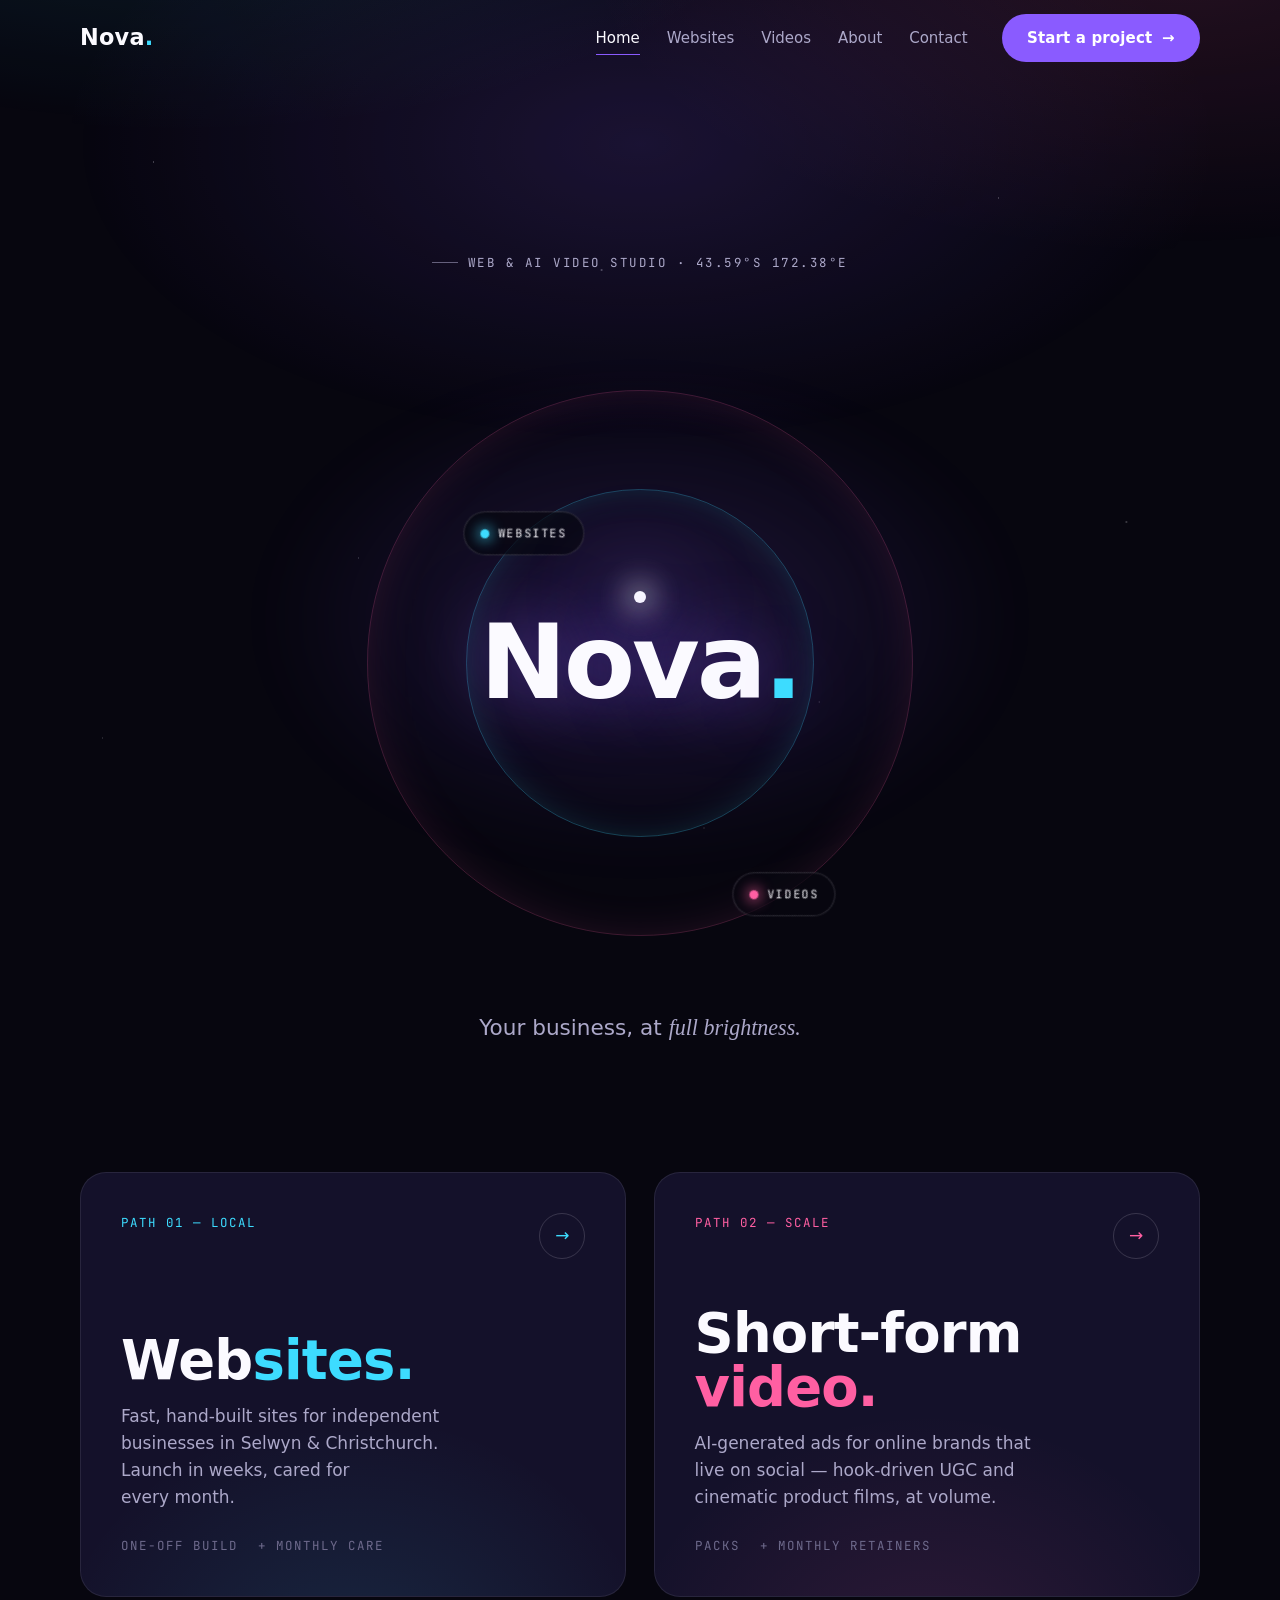
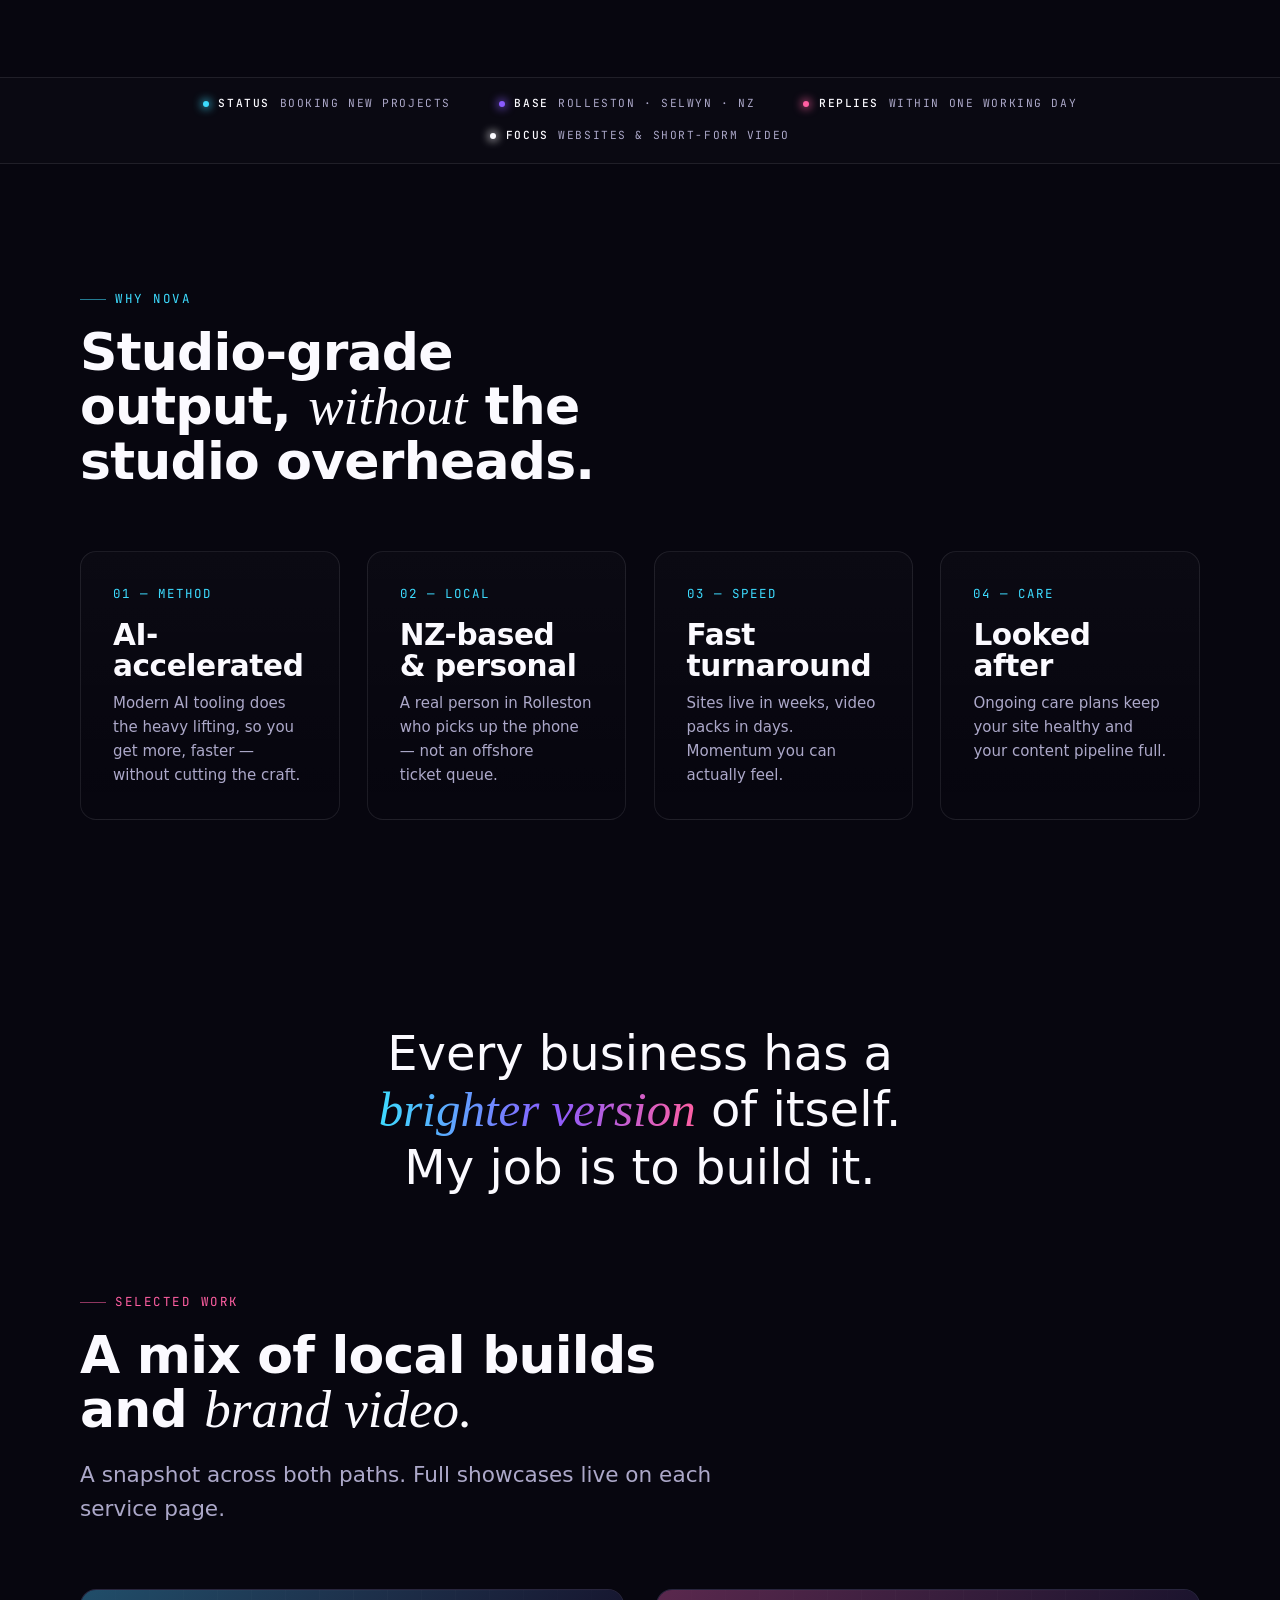
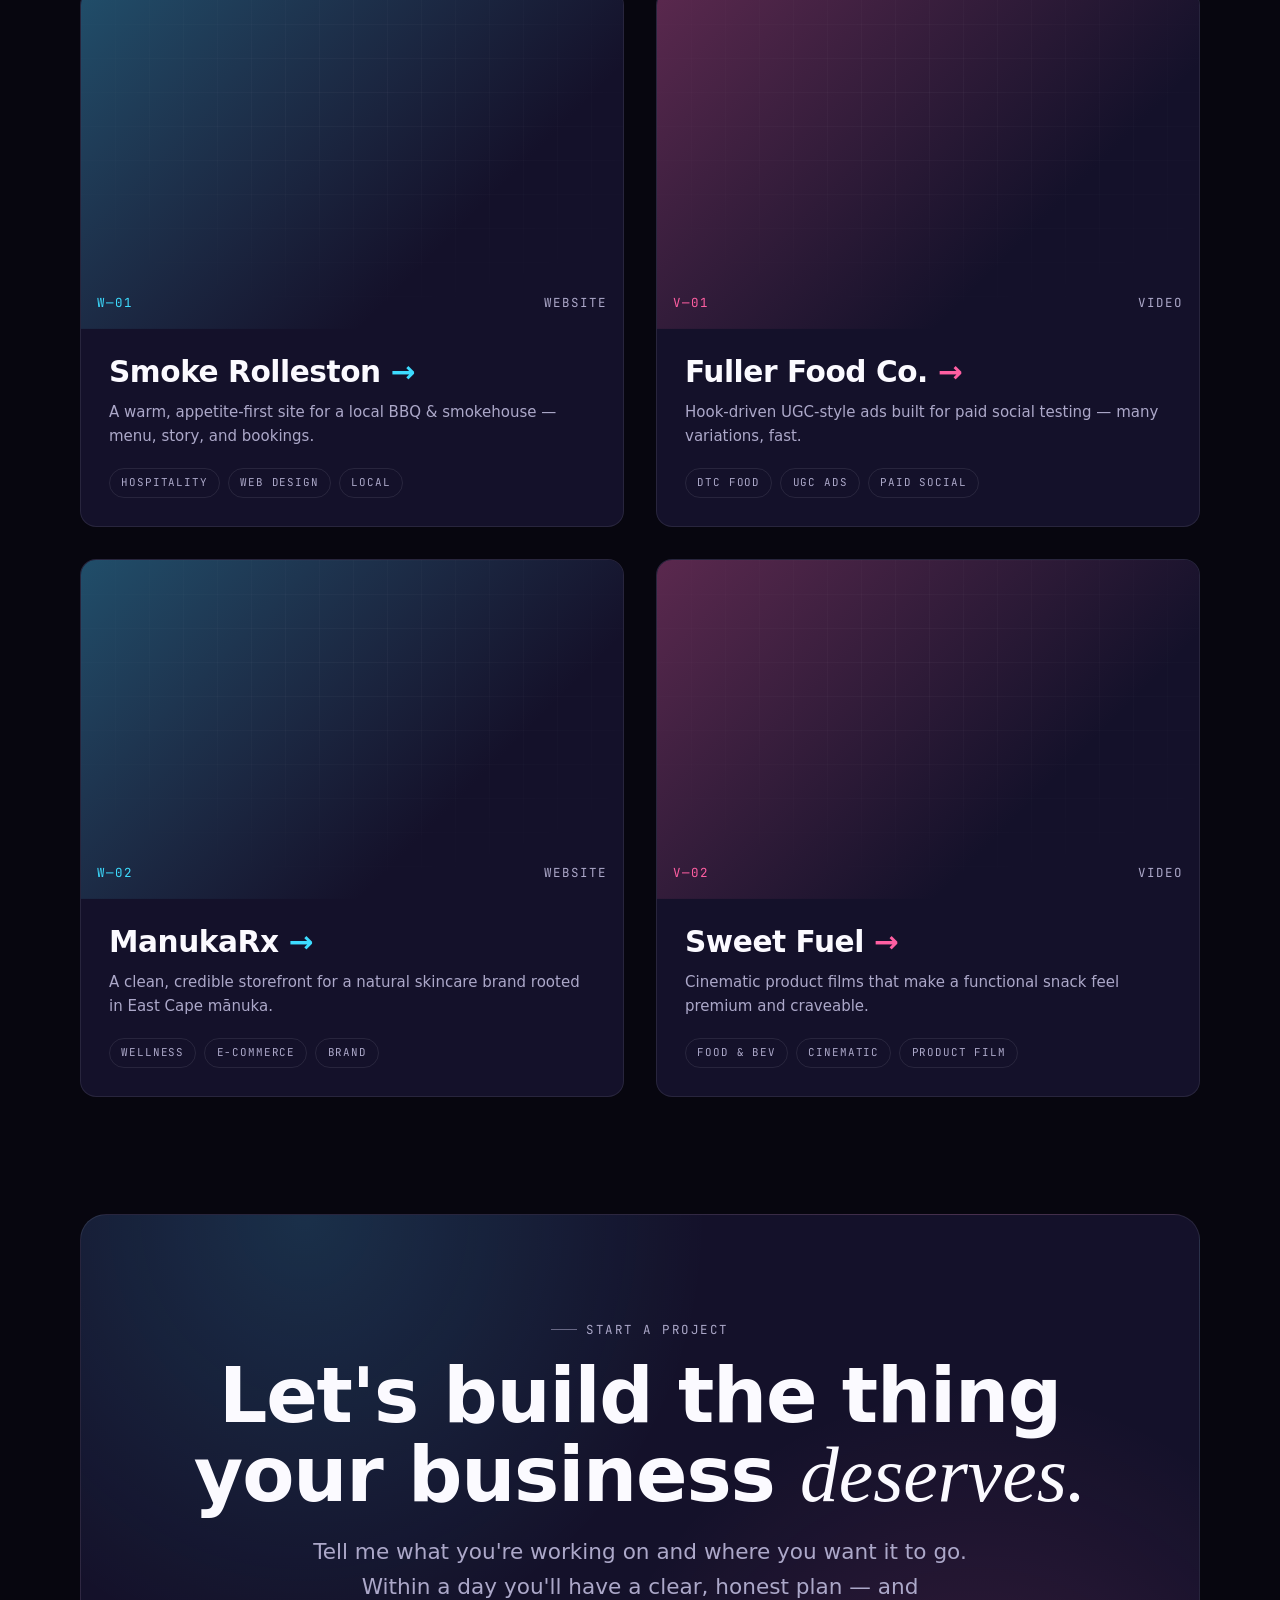
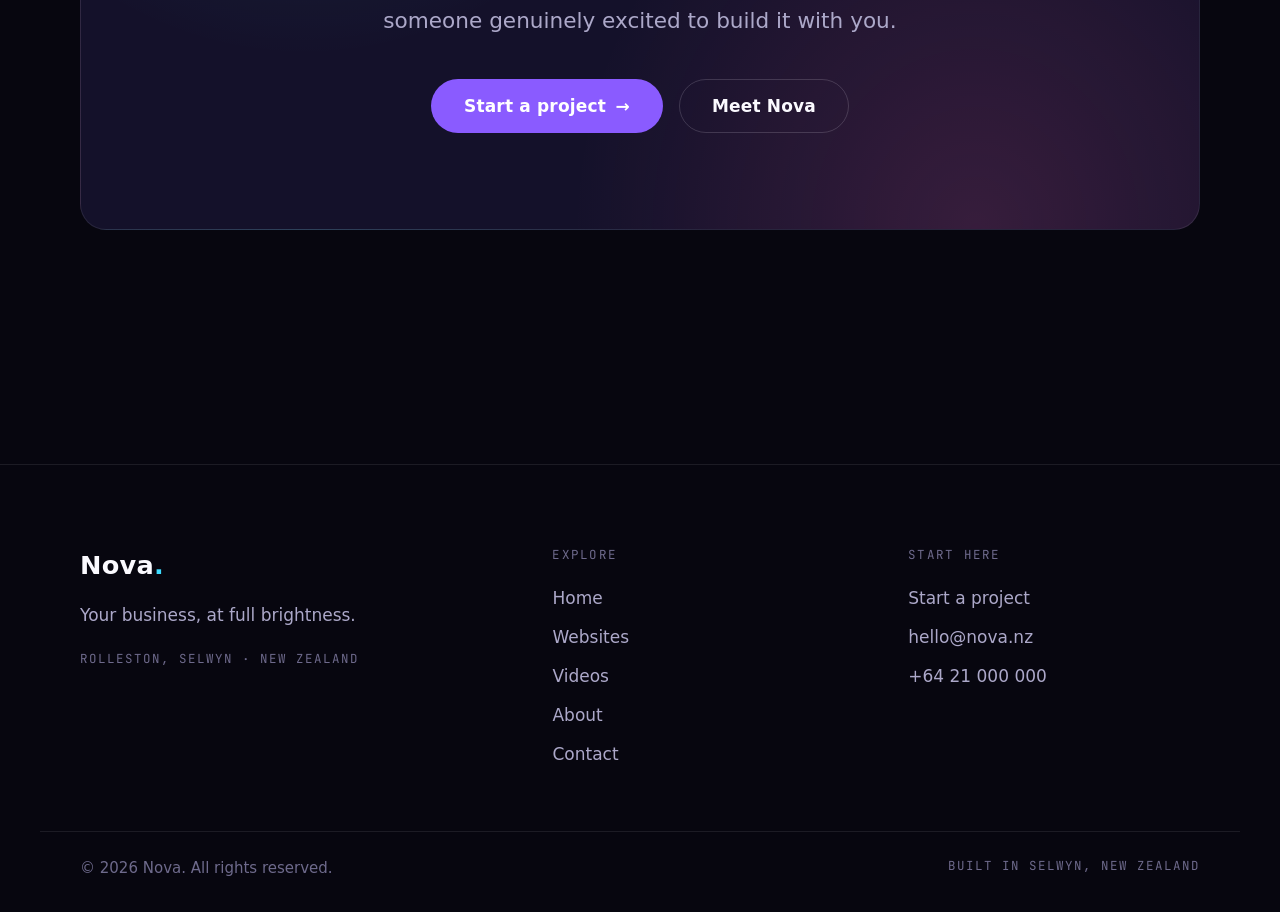
==== index.html @ 599bebed "Initial commit — Nova website Static multi-page site: home (orrery hero), websites, videos, about, c" ====
<!DOCTYPE html>
<html lang="en">
<head>
  <script>document.documentElement.classList.add('js');</script>
  <meta charset="UTF-8" />
  <meta name="viewport" content="width=device-width, initial-scale=1.0" />

  <title>Nova — Websites & AI short-form video · Selwyn & Christchurch, NZ</title>
  <meta name="description" content="Nova builds fast, hand-crafted websites for local businesses and AI-generated short-form video ads for online brands. Based in Rolleston, Selwyn, New Zealand." />

  <!-- Open Graph / social -->
  <meta property="og:type" content="website" />
  <meta property="og:title" content="Nova — Websites & AI short-form video" />
  <meta property="og:description" content="Your business, at full brightness. Hand-built websites and AI short-form video from Rolleston, NZ." />
  <meta property="og:image" content="assets/og-image.jpg" />
  <meta property="og:locale" content="en_NZ" />
  <meta name="twitter:card" content="summary_large_image" />

  <link rel="icon" href="assets/favicon.svg" type="image/svg+xml" />

  <!-- Fonts: preconnect then load with display=swap -->
  <link rel="preconnect" href="https://api.fontshare.com" crossorigin />
  <link rel="preconnect" href="https://fonts.googleapis.com" />
  <link rel="preconnect" href="https://fonts.gstatic.com" crossorigin />
  <link href="https://api.fontshare.com/v2/css?f[]=clash-display@400,500,600,700&f[]=satoshi@400,500,700&f[]=zodiak@400,401,501&display=swap" rel="stylesheet" />
  <link href="https://fonts.googleapis.com/css2?family=JetBrains+Mono:wght@400;500&display=swap" rel="stylesheet" />

  <link rel="stylesheet" href="css/style.css" />
</head>
<body>
  <a class="skip-link" href="#main">Skip to content</a>

  <!-- ============================= HEADER ============================= -->
  <header class="site-header">
    <div class="container header__inner">
      <a class="brand" href="index.html" aria-label="Nova — home">Nova<span class="brand__dot">.</span></a>
      <nav class="nav" aria-label="Primary">
        <button class="nav__toggle" aria-expanded="false" aria-controls="nav-menu" aria-label="Open menu">
          <span class="nav__toggle-bar"></span>
        </button>
        <ul class="nav__menu" id="nav-menu">
          <li><a class="nav__link" href="index.html" aria-current="page">Home</a></li>
          <li><a class="nav__link" href="websites.html">Websites</a></li>
          <li><a class="nav__link" href="videos.html">Videos</a></li>
          <li><a class="nav__link" href="about.html">About</a></li>
          <li><a class="nav__link" href="contact.html">Contact</a></li>
          <li class="nav__cta"><a class="btn btn--primary" href="contact.html">Start a project <span class="btn__arrow" aria-hidden="true">→</span></a></li>
        </ul>
      </nav>
    </div>
  </header>

  <main id="main">

    <!-- ============================= HERO + THE SPLIT ============================= -->
    <section class="hero" aria-labelledby="hero-title">
      <div class="hero__glow" aria-hidden="true"></div>
      <div class="container hero__inner">
        <p class="eyebrow hero__eyebrow">Web &amp; AI video studio · 43.59°S 172.38°E</p>

        <!-- THE ORRERY: Nova is the star; both services orbit it, endlessly.
             Hover (or focus) a body to pause its orbit — each links to its page. -->
        <div class="orrery" role="group" aria-label="Nova — websites and short-form video in orbit">
          <span class="orrery__ring orrery__ring--web" aria-hidden="true"></span>
          <span class="orrery__ring orrery__ring--vid" aria-hidden="true"></span>

          <div class="orrery__orbit orrery__orbit--web">
            <a class="orrery__body" href="websites.html">
              <span class="orrery__planet orrery__planet--web" aria-hidden="true"></span>Websites
            </a>
          </div>
          <div class="orrery__orbit orrery__orbit--vid">
            <a class="orrery__body" href="videos.html">
              <span class="orrery__planet orrery__planet--vid" aria-hidden="true"></span>Videos
            </a>
          </div>

          <div class="orrery__core">
            <span class="orrery__spark" aria-hidden="true"></span>
            <h1 class="orrery__wordmark" id="hero-title">Nova<span class="hero__dot">.</span></h1>
          </div>
        </div>

        <p class="hero__motto">Your business, at <em>full brightness.</em></p>
      </div>

      <!-- THE FORK -->
      <div class="container fork" id="fork" aria-label="Choose a service">
        <a class="panel panel--web" href="websites.html">
          <div class="panel__head">
            <span class="panel__index mono">Path 01 — Local</span>
            <span class="panel__arrow" aria-hidden="true">→</span>
          </div>
          <div>
            <h2 class="panel__title">Web<span>sites.</span></h2>
            <p class="panel__desc">Fast, hand-built sites for independent businesses in Selwyn &amp; Christchurch. Launch in weeks, cared for every month.</p>
            <div class="panel__meta">
              <span class="mono">One-off build</span>
              <span class="mono">+ monthly care</span>
            </div>
          </div>
        </a>

        <a class="panel panel--vid" href="videos.html">
          <div class="panel__head">
            <span class="panel__index mono">Path 02 — Scale</span>
            <span class="panel__arrow" aria-hidden="true">→</span>
          </div>
          <div>
            <h2 class="panel__title">Short-form <span>video.</span></h2>
            <p class="panel__desc">AI-generated ads for online brands that live on social — hook-driven UGC and cinematic product films, at volume.</p>
            <div class="panel__meta">
              <span class="mono">Packs</span>
              <span class="mono">+ monthly retainers</span>
            </div>
          </div>
        </a>
      </div>
    </section>

    <!-- ============================= STATUS TICKER ============================= -->
    <div class="ticker">
      <div class="container ticker__inner">
        <span class="ticker__item"><b>Status</b> Booking new projects</span>
        <span class="ticker__item"><b>Base</b> Rolleston · Selwyn · NZ</span>
        <span class="ticker__item"><b>Replies</b> Within one working day</span>
        <span class="ticker__item"><b>Focus</b> Websites &amp; short-form video</span>
      </div>
    </div>

    <!-- ============================= WHY NOVA ============================= -->
    <section class="section" aria-labelledby="why-title">
      <div class="container">
        <div class="section-head reveal">
          <p class="eyebrow eyebrow--ion">Why Nova</p>
          <h2 class="section-head__title" id="why-title">Studio-grade output, <em>without</em> the studio overheads.</h2>
        </div>
        <ul class="proofs">
          <li class="proof reveal">
            <span class="proof__label mono">01 — Method</span>
            <h3 class="proof__title">AI-accelerated</h3>
            <p class="proof__text">Modern AI tooling does the heavy lifting, so you get more, faster — without cutting the craft.</p>
          </li>
          <li class="proof reveal" data-delay="1">
            <span class="proof__label mono">02 — Local</span>
            <h3 class="proof__title">NZ-based &amp; personal</h3>
            <p class="proof__text">A real person in Rolleston who picks up the phone — not an offshore ticket queue.</p>
          </li>
          <li class="proof reveal" data-delay="2">
            <span class="proof__label mono">03 — Speed</span>
            <h3 class="proof__title">Fast turnaround</h3>
            <p class="proof__text">Sites live in weeks, video packs in days. Momentum you can actually feel.</p>
          </li>
          <li class="proof reveal" data-delay="3">
            <span class="proof__label mono">04 — Care</span>
            <h3 class="proof__title">Looked after</h3>
            <p class="proof__text">Ongoing care plans keep your site healthy and your content pipeline full.</p>
          </li>
        </ul>
      </div>
    </section>

    <!-- ============================= MANIFESTO ============================= -->
    <section class="section section--tight manifesto" aria-label="What Nova believes">
      <div class="container container--narrow reveal">
        <p>Every business has a <em>brighter version</em> of itself. My job is to build it.</p>
      </div>
    </section>

    <!-- ============================= SELECTED WORK ============================= -->
    <section class="section section--flush-top" aria-labelledby="work-title">
      <div class="container">
        <div class="section-head reveal">
          <p class="eyebrow eyebrow--flare">Selected work</p>
          <h2 class="section-head__title" id="work-title">A mix of local builds and <em>brand video.</em></h2>
          <p class="section-head__intro">A snapshot across both paths. Full showcases live on each service page.</p>
        </div>

        <div class="work-grid">
          <article class="work-card work-card--web reveal">
            <a class="work-card__link" href="websites.html">
              <div class="work-card__thumb">
                <span class="work-card__index mono">W—01</span>
                <span class="work-card__type mono">Website</span>
              </div>
              <div class="work-card__body">
                <h3 class="work-card__title">Smoke Rolleston <span class="work-card__go" aria-hidden="true">→</span></h3>
                <p class="work-card__desc">A warm, appetite-first site for a local BBQ &amp; smokehouse — menu, story, and bookings.</p>
                <ul class="work-card__tags"><li class="tag">Hospitality</li><li class="tag">Web design</li><li class="tag">Local</li></ul>
              </div>
            </a>
          </article>

          <article class="work-card work-card--video reveal" data-delay="1">
            <a class="work-card__link" href="videos.html">
              <div class="work-card__thumb">
                <span class="work-card__index mono">V—01</span>
                <span class="work-card__type mono">Video</span>
              </div>
              <div class="work-card__body">
                <h3 class="work-card__title">Fuller Food Co. <span class="work-card__go" aria-hidden="true">→</span></h3>
                <p class="work-card__desc">Hook-driven UGC-style ads built for paid social testing — many variations, fast.</p>
                <ul class="work-card__tags"><li class="tag">DTC food</li><li class="tag">UGC ads</li><li class="tag">Paid social</li></ul>
              </div>
            </a>
          </article>

          <article class="work-card work-card--web reveal" data-delay="2">
            <a class="work-card__link" href="websites.html">
              <div class="work-card__thumb">
                <span class="work-card__index mono">W—02</span>
                <span class="work-card__type mono">Website</span>
              </div>
              <div class="work-card__body">
                <h3 class="work-card__title">ManukaRx <span class="work-card__go" aria-hidden="true">→</span></h3>
                <p class="work-card__desc">A clean, credible storefront for a natural skincare brand rooted in East Cape mānuka.</p>
                <ul class="work-card__tags"><li class="tag">Wellness</li><li class="tag">E-commerce</li><li class="tag">Brand</li></ul>
              </div>
            </a>
          </article>

          <article class="work-card work-card--video reveal" data-delay="3">
            <a class="work-card__link" href="videos.html">
              <div class="work-card__thumb">
                <span class="work-card__index mono">V—02</span>
                <span class="work-card__type mono">Video</span>
              </div>
              <div class="work-card__body">
                <h3 class="work-card__title">Sweet Fuel <span class="work-card__go" aria-hidden="true">→</span></h3>
                <p class="work-card__desc">Cinematic product films that make a functional snack feel premium and craveable.</p>
                <ul class="work-card__tags"><li class="tag">Food &amp; bev</li><li class="tag">Cinematic</li><li class="tag">Product film</li></ul>
              </div>
            </a>
          </article>
        </div>
      </div>
    </section>

    <!-- ============================= CLOSING CTA ============================= -->
    <section class="section section--flush-top">
      <div class="container">
        <div class="cta reveal">
          <p class="eyebrow" style="justify-content:center;">Start a project</p>
          <h2 class="cta__title">Let's build the thing your business <em>deserves.</em></h2>
          <p class="cta__text">Tell me what you're working on and where you want it to go. Within a day you'll have a clear, honest plan — and someone genuinely excited to build it with you.</p>
          <div class="cta__actions">
            <a class="btn btn--primary btn--lg" href="contact.html">Start a project <span class="btn__arrow" aria-hidden="true">→</span></a>
            <a class="btn btn--ghost btn--lg" href="about.html">Meet Nova</a>
          </div>
        </div>
      </div>
    </section>

  </main>

  <!-- ============================= FOOTER ============================= -->
  <footer class="site-footer">
    <div class="container footer__inner">
      <div class="footer__brand">
        <a class="brand" href="index.html">Nova<span class="brand__dot">.</span></a>
        <p class="footer__tag">Your business, at full brightness.</p>
        <span class="footer__coord mono">Rolleston, Selwyn · New Zealand</span>
      </div>
      <div>
        <p class="footer__col-title">Explore</p>
        <ul class="footer__list">
          <li><a href="index.html">Home</a></li>
          <li><a href="websites.html">Websites</a></li>
          <li><a href="videos.html">Videos</a></li>
          <li><a href="about.html">About</a></li>
          <li><a href="contact.html">Contact</a></li>
        </ul>
      </div>
      <div>
        <p class="footer__col-title">Start here</p>
        <ul class="footer__list">
          <li><a href="contact.html">Start a project</a></li>
          <li><a href="mailto:hello@nova.nz">hello@nova.nz</a></li>
          <li><a href="tel:+6421000000">+64 21 000 000</a></li>
        </ul>
      </div>
    </div>
    <div class="container footer__bottom">
      <span>© <span data-year>2026</span> Nova. All rights reserved.</span>
      <span class="mono">Built in Selwyn, New Zealand</span>
    </div>
  </footer>

  <script src="js/main.js" defer></script>
</body>
</html>
---- css/style.css ----
/* =============================================================================
   NOVA — Global stylesheet
   Pure static site. No build step. Edit the brand tokens below in plain English.
   -----------------------------------------------------------------------------
   CONTENTS
   01. Brand tokens (EDIT ME)        07. Header + navigation
   02. Reset & base                  08. Footer
   03. Typography                    09. Hero + "The Split" signature
   04. Layout utilities              10. The fork (dual-accent panels)
   05. Buttons                       11. Sections: proofs, work, process,
   06. Reveal / motion system            plans, FAQ, video frames, contact, 404
   ============================================================================= */


/* =============================================================================
   01. BRAND TOKENS  —  change the whole identity from here
   ============================================================================= */
:root {
  /* ---- Colour: "starlight / plasma on deep space" ---- */
  --void:        #07060F;  /* base — blacker deep space, violet undertone */
  --nebula:      #14112A;  /* elevated surfaces: cards, the fork          */
  --nebula-2:    #1D1940;  /* hover / raised surface                      */
  --ion:         #3DDCFF;  /* WEBSITES accent — cool plasma cyan          */
  --flare:       #FF5FA2;  /* VIDEOS accent   — warm plasma magenta       */
  --bridge:      #8A5BFF;  /* violet where the two accents meet ("the gap") */
  --starlight:   #FBFAFF;  /* primary text — star-white                   */
  --haze:        #ACA8C9;  /* secondary text                             */
  --haze-dim:    #6E6A8C;  /* muted / captions                           */

  /* Derived accent tints (kept here so the palette stays editable) */
  --ion-soft:    rgba(61, 220, 255, 0.15);
  --flare-soft:  rgba(255, 95, 162, 0.15);
  --bridge-soft: rgba(138, 91, 255, 0.18);
  --line:        rgba(244, 243, 251, 0.09);   /* hairline dividers        */
  --line-strong: rgba(244, 243, 251, 0.16);

  /* ---- Type ---- */
  --font-display: "Clash Display", "Satoshi", system-ui, sans-serif;
  --font-body:    "Satoshi", system-ui, -apple-system, "Segoe UI", sans-serif;
  --font-mono:    "JetBrains Mono", ui-monospace, "Cascadia Code", monospace;
  --font-serif:   "Zodiak", Georgia, "Times New Roman", serif;  /* italic emphasis only */

  /* Fluid type scale (min → preferred → max) */
  --fs-display: clamp(3.25rem, 1.6rem + 7vw, 8rem);
  --fs-h1:      clamp(2.5rem, 1.5rem + 4.4vw, 4.75rem);
  --fs-h2:      clamp(2rem, 1.4rem + 2.6vw, 3.25rem);
  --fs-h3:      clamp(1.35rem, 1.1rem + 1vw, 1.85rem);
  --fs-lead:    clamp(1.1rem, 1rem + 0.5vw, 1.35rem);
  --fs-body:    1.0625rem;      /* 17px */
  --fs-small:   0.9375rem;      /* 15px */
  --fs-mono:    0.78rem;

  /* ---- Space & shape ---- */
  --container:  1200px;
  --gutter:     clamp(1.25rem, 0.8rem + 2.4vw, 2.5rem);
  --section:    clamp(4rem, 2.5rem + 6vw, 7.5rem);
  --radius-sm:  10px;
  --radius:     16px;
  --radius-lg:  26px;
  --radius-pill: 999px;

  /* ---- Motion ---- */
  --ease:     cubic-bezier(0.22, 0.61, 0.36, 1);
  --ease-out: cubic-bezier(0.16, 1, 0.3, 1);
  --dur:      0.4s;

  color-scheme: dark;
}


/* =============================================================================
   02. RESET & BASE
   ============================================================================= */
*, *::before, *::after { box-sizing: border-box; }
* { margin: 0; }

html { -webkit-text-size-adjust: 100%; scroll-behavior: smooth; }
@media (prefers-reduced-motion: reduce) { html { scroll-behavior: auto; } }

body {
  background: var(--void);
  color: var(--haze);
  font-family: var(--font-body);
  font-size: var(--fs-body);
  line-height: 1.6;
  font-weight: 400;
  -webkit-font-smoothing: antialiased;
  text-rendering: optimizeLegibility;
  overflow-x: hidden;
  min-height: 100vh;
  position: relative;
}

/* Ambient starfield + nebula glow, painted behind everything */
body::before {
  content: "";
  position: fixed;
  inset: 0;
  z-index: -2;
  pointer-events: none;
  background:
    radial-gradient(1px 1px at 12% 18%, rgba(244,243,251,0.55), transparent),
    radial-gradient(1px 1px at 28% 62%, rgba(244,243,251,0.35), transparent),
    radial-gradient(1.5px 1.5px at 47% 30%, rgba(244,243,251,0.45), transparent),
    radial-gradient(1px 1px at 64% 78%, rgba(244,243,251,0.30), transparent),
    radial-gradient(1px 1px at 78% 22%, rgba(244,243,251,0.50), transparent),
    radial-gradient(1.5px 1.5px at 88% 58%, rgba(244,243,251,0.35), transparent),
    radial-gradient(1px 1px at 8% 82%, rgba(244,243,251,0.30), transparent),
    radial-gradient(1px 1px at 55% 92%, rgba(244,243,251,0.28), transparent);
  background-repeat: no-repeat;
  opacity: 0.9;
  animation: twinkle 6.5s ease-in-out infinite alternate;
}
@keyframes twinkle { from { opacity: 0.55; } to { opacity: 1; } }
@media (prefers-reduced-motion: reduce) { body::before { animation: none; } }
/* Coloured nebula wash — the plasma haze */
body::after {
  content: "";
  position: fixed;
  inset: -20% -10% auto -10%;
  height: 90vh;
  z-index: -2;
  pointer-events: none;
  background:
    radial-gradient(60% 55% at 20% 0%, var(--ion-soft), transparent 70%),
    radial-gradient(55% 55% at 85% 15%, var(--flare-soft), transparent 70%),
    radial-gradient(50% 50% at 50% 40%, var(--bridge-soft), transparent 75%);
  opacity: 0.85;
}

img, picture, svg, video { display: block; max-width: 100%; }
img, video { height: auto; }

a { color: inherit; text-decoration: none; }

button, input, select, textarea { font: inherit; color: inherit; }
button { cursor: pointer; background: none; border: none; }

/* :where() keeps specificity at 0 so component padding (e.g. the mobile
   nav overlay) can override this without a specificity fight. */
:where(ul[class], ol[class]) { list-style: none; padding: 0; }

::selection { background: var(--bridge); color: #fff; }

:focus-visible {
  outline: 2px solid var(--ion);
  outline-offset: 3px;
  border-radius: 4px;
}

/* Skip link */
.skip-link {
  position: absolute;
  left: 1rem; top: -100px;
  z-index: 200;
  background: var(--bridge);
  color: #fff;
  padding: 0.6rem 1rem;
  border-radius: var(--radius-sm);
  font-weight: 600;
  transition: top var(--dur) var(--ease);
}
.skip-link:focus { top: 1rem; }

.sr-only {
  position: absolute; width: 1px; height: 1px;
  padding: 0; margin: -1px; overflow: hidden;
  clip: rect(0 0 0 0); white-space: nowrap; border: 0;
}


/* =============================================================================
   03. TYPOGRAPHY
   ============================================================================= */
h1, h2, h3, h4 {
  font-family: var(--font-display);
  color: var(--starlight);
  font-weight: 600;
  line-height: 1.04;
  letter-spacing: -0.015em;
}

/* The "rich hybrid": emphasis words inside display type switch to a
   high-contrast serif italic. Use sparingly — one per headline, max. */
h1 em, h2 em, h3 em, .hero__motto em, .manifesto em {
  font-family: var(--font-serif);
  font-style: italic;
  font-weight: 400;
  letter-spacing: 0;
  font-size: 1.02em;
}

p { text-wrap: pretty; }
h1, h2, h3 { text-wrap: balance; }

strong { color: var(--starlight); font-weight: 600; }

/* Mono utility label — the "star-catalog" system */
.mono {
  font-family: var(--font-mono);
  font-size: var(--fs-mono);
  letter-spacing: 0.16em;
  text-transform: uppercase;
  color: var(--haze-dim);
}

/* Eyebrow: a mono label with an accent tick before it */
.eyebrow {
  display: inline-flex;
  align-items: center;
  gap: 0.6rem;
  font-family: var(--font-mono);
  font-size: var(--fs-mono);
  letter-spacing: 0.2em;
  text-transform: uppercase;
  color: var(--haze);
}
.eyebrow::before {
  content: "";
  width: 1.6rem;
  height: 1px;
  background: currentColor;
  opacity: 0.55;
}
.eyebrow--ion   { color: var(--ion); }
.eyebrow--flare { color: var(--flare); }

.lead {
  font-size: var(--fs-lead);
  color: var(--haze);
  line-height: 1.55;
  max-width: 46ch;
}

.text-accent-ion   { color: var(--ion); }
.text-accent-flare { color: var(--flare); }
.text-bridge       { color: var(--bridge); }

/* Inline link inside prose */
.link {
  color: var(--starlight);
  border-bottom: 1px solid var(--line-strong);
  transition: border-color var(--dur) var(--ease), color var(--dur) var(--ease);
}
.link:hover { color: var(--ion); border-color: var(--ion); }


/* =============================================================================
   04. LAYOUT UTILITIES
   ============================================================================= */
.container {
  width: 100%;
  max-width: var(--container);
  margin-inline: auto;
  padding-inline: var(--gutter);
}
.container--wide { max-width: 1360px; }
.container--narrow { max-width: 780px; }

.section { padding-block: var(--section); }
.section--tight { padding-block: clamp(3rem, 2rem + 5vw, 5.5rem); }
.section--flush-top { padding-top: 0; }

/* Section header block */
.section-head { max-width: 62ch; margin-bottom: clamp(2.5rem, 1.5rem + 3vw, 4rem); }
.section-head--center { margin-inline: auto; text-align: center; }
.section-head__title { font-size: var(--fs-h2); margin-top: 1rem; }
.section-head__intro { margin-top: 1.25rem; font-size: var(--fs-lead); color: var(--haze); }

/* Hairline divider */
.rule { height: 1px; background: var(--line); border: 0; }

.grid { display: grid; gap: clamp(1rem, 0.5rem + 2vw, 2rem); }


/* =============================================================================
   05. BUTTONS
   ============================================================================= */
.btn {
  --btn-bg: var(--nebula);
  --btn-fg: var(--starlight);
  --btn-bd: var(--line-strong);
  display: inline-flex;
  align-items: center;
  gap: 0.6rem;
  padding: 0.9rem 1.5rem;
  min-height: 48px;
  border-radius: var(--radius-pill);
  background: var(--btn-bg);
  color: var(--btn-fg);
  border: 1px solid var(--btn-bd);
  font-weight: 600;
  font-size: var(--fs-small);
  letter-spacing: 0.01em;
  line-height: 1;
  transition: transform var(--dur) var(--ease), box-shadow var(--dur) var(--ease),
              background-color var(--dur) var(--ease), border-color var(--dur) var(--ease);
  will-change: transform;
}
.btn:hover { transform: translateY(-2px); }
.btn:active { transform: translateY(0); }

.btn__arrow { transition: transform var(--dur) var(--ease); }
.btn:hover .btn__arrow { transform: translateX(4px); }

.btn--primary {
  --btn-bg: var(--bridge);
  --btn-fg: #fff;
  --btn-bd: transparent;
  box-shadow: 0 0 0 rgba(138,91,255,0);
}
.btn--primary:hover { box-shadow: 0 12px 40px -12px rgba(138,91,255,0.7); }

.btn--ion {
  --btn-bg: var(--ion);
  --btn-fg: #041016;
  --btn-bd: transparent;
}
.btn--ion:hover { box-shadow: 0 12px 40px -12px rgba(61,220,255,0.6); }

.btn--flare {
  --btn-bg: var(--flare);
  --btn-fg: #1a0512;
  --btn-bd: transparent;
}
.btn--flare:hover { box-shadow: 0 12px 40px -12px rgba(255,95,162,0.6); }

.btn--ghost { --btn-bg: transparent; --btn-fg: var(--starlight); --btn-bd: var(--line-strong); }
.btn--ghost:hover { --btn-bd: var(--starlight); }

.btn--lg { padding: 1.1rem 2rem; font-size: var(--fs-body); }


/* =============================================================================
   06. REVEAL / MOTION SYSTEM
   No-JS and reduced-motion users always see content.
   ============================================================================= */
.reveal { opacity: 0; transform: translateY(22px); transition: opacity 0.8s var(--ease-out), transform 0.8s var(--ease-out); }
.reveal.is-visible { opacity: 1; transform: none; }
.reveal[data-delay="1"] { transition-delay: 0.08s; }
.reveal[data-delay="2"] { transition-delay: 0.16s; }
.reveal[data-delay="3"] { transition-delay: 0.24s; }
.reveal[data-delay="4"] { transition-delay: 0.32s; }
.reveal[data-delay="5"] { transition-delay: 0.40s; }

/* Users without JS: never hide anything */
html:not(.js) .reveal { opacity: 1; transform: none; }

@media (prefers-reduced-motion: reduce) {
  .reveal { opacity: 1 !important; transform: none !important; transition: none !important; }
}


/* =============================================================================
   07. HEADER + NAVIGATION
   ============================================================================= */
.site-header {
  position: sticky;
  top: 0;
  z-index: 100;
  transition: background-color var(--dur) var(--ease), border-color var(--dur) var(--ease),
              backdrop-filter var(--dur) var(--ease);
  border-bottom: 1px solid transparent;
}
.site-header.is-scrolled {
  background: rgba(11, 10, 20, 0.72);
  backdrop-filter: blur(14px) saturate(140%);
  border-bottom-color: var(--line);
}
.header__inner {
  display: flex;
  align-items: center;
  justify-content: space-between;
  gap: 1.5rem;
  min-height: 76px;
}

/* Wordmark */
.brand { font-family: var(--font-display); font-weight: 600; font-size: 1.4rem; color: var(--starlight); letter-spacing: 0.01em; }
.brand__dot { color: var(--ion); transition: color var(--dur) var(--ease); }
.brand:hover .brand__dot { color: var(--flare); }

.nav { display: flex; align-items: center; }
.nav__menu {
  display: flex;
  align-items: center;
  gap: clamp(1rem, 0.4rem + 1.6vw, 2.25rem);
}
.nav__link {
  position: relative;
  font-size: var(--fs-small);
  font-weight: 500;
  color: var(--haze);
  padding: 0.5rem 0;
  transition: color var(--dur) var(--ease);
}
.nav__link::after {
  content: "";
  position: absolute; left: 0; bottom: 0;
  width: 100%; height: 1px;
  background: var(--ion);
  transform: scaleX(0);
  transform-origin: left;
  transition: transform var(--dur) var(--ease);
}
.nav__link:hover { color: var(--starlight); }
.nav__link:hover::after { transform: scaleX(1); }
.nav__link[aria-current="page"] { color: var(--starlight); }
.nav__link[aria-current="page"]::after { transform: scaleX(1); background: var(--bridge); }

.nav__cta { margin-left: 0.5rem; }

/* Hamburger */
.nav__toggle {
  display: none;
  width: 48px; height: 48px;
  border-radius: var(--radius-sm);
  border: 1px solid var(--line-strong);
  position: relative;
  z-index: 120;
}
.nav__toggle-bar,
.nav__toggle-bar::before,
.nav__toggle-bar::after {
  content: "";
  position: absolute;
  left: 50%; top: 50%;
  width: 20px; height: 2px;
  background: var(--starlight);
  border-radius: 2px;
  transform: translate(-50%, -50%);
  transition: transform var(--dur) var(--ease), opacity var(--dur) var(--ease);
}
.nav__toggle-bar::before { transform: translate(-50%, -7px); }
.nav__toggle-bar::after  { transform: translate(-50%, 5px); }
.nav__toggle[aria-expanded="true"] .nav__toggle-bar { background: transparent; }
.nav__toggle[aria-expanded="true"] .nav__toggle-bar::before { transform: translate(-50%, -50%) rotate(45deg); }
.nav__toggle[aria-expanded="true"] .nav__toggle-bar::after  { transform: translate(-50%, -50%) rotate(-45deg); }

/* Mobile nav */
@media (max-width: 880px) {
  .nav__toggle { display: block; }
  .nav__menu {
    position: fixed;
    inset: 0;
    flex-direction: column;
    justify-content: center;
    align-items: flex-start;
    gap: 0.5rem;
    padding: clamp(2rem, 8vw, 5rem);
    background: rgba(11, 10, 20, 0.96);
    backdrop-filter: blur(18px);
    transform: translateX(100%);
    transition: transform 0.5s var(--ease-out);
    z-index: 110;
  }
  .nav__menu.is-open { transform: translateX(0); }
  .nav__link { font-family: var(--font-display); font-size: clamp(2rem, 8vw, 3rem); color: var(--starlight); }
  .nav__link::after { height: 2px; }
  .nav__cta { margin: 1.5rem 0 0; }
  .nav__cta .btn { font-size: var(--fs-body); }
  body.nav-open { overflow: hidden; }
}


/* =============================================================================
   08. FOOTER
   ============================================================================= */
.site-footer { border-top: 1px solid var(--line); margin-top: var(--section); padding-block: clamp(3rem, 2rem + 4vw, 5rem) 2rem; }
.footer__inner {
  display: grid;
  grid-template-columns: 1.4fr 1fr 1fr;
  gap: clamp(2rem, 1rem + 4vw, 4rem);
}
.footer__brand .brand { font-size: 1.6rem; }
.footer__tag { margin-top: 1rem; max-width: 34ch; color: var(--haze); }
.footer__coord { margin-top: 1.25rem; display: block; }
.footer__col-title { font-family: var(--font-mono); font-size: var(--fs-mono); letter-spacing: 0.18em; text-transform: uppercase; color: var(--haze-dim); margin-bottom: 1.25rem; }
.footer__list { display: grid; gap: 0.75rem; }
.footer__list a { color: var(--haze); transition: color var(--dur) var(--ease); }
.footer__list a:hover { color: var(--ion); }
.footer__bottom {
  display: flex; justify-content: space-between; flex-wrap: wrap; gap: 1rem;
  margin-top: clamp(2.5rem, 1.5rem + 3vw, 4rem);
  padding-top: 1.5rem;
  border-top: 1px solid var(--line);
  font-size: var(--fs-small);
  color: var(--haze-dim);
}
@media (max-width: 720px) {
  .footer__inner { grid-template-columns: 1fr 1fr; }
  .footer__brand { grid-column: 1 / -1; }
}
@media (max-width: 460px) { .footer__inner { grid-template-columns: 1fr; } }


/* =============================================================================
   09. HERO + "THE SPLIT" SIGNATURE
   ============================================================================= */
.hero { position: relative; overflow: clip; padding-top: clamp(3rem, 2rem + 5vw, 6rem); }

/* Ambient glow behind the wordmark — shifts hue on fork hover (see §10) */
.hero__glow {
  position: absolute;
  top: 12%; left: 50%;
  width: min(120vw, 1100px); height: 700px;
  transform: translateX(-50%);
  z-index: -1;
  pointer-events: none;
  background: radial-gradient(closest-side, var(--glow, var(--bridge)) 0%, transparent 70%);
  opacity: 0.18;
  filter: blur(30px);
  transition: background var(--dur) var(--ease), opacity var(--dur) var(--ease);
}

.hero__inner { text-align: center; display: flex; flex-direction: column; align-items: center; padding-block: clamp(2rem, 1rem + 5vw, 5rem); }
.hero__eyebrow { margin-bottom: clamp(2rem, 5vw, 3.5rem); }

/* ---- THE ORRERY — Nova as the star, both services in orbit around it ---- */
.orrery {
  --ring-web: 56%;   /* inner orbit: Websites (ion)   */
  --ring-vid: 88%;   /* outer orbit: Videos (flare)   */
  position: relative;
  width: min(84vw, 620px);
  aspect-ratio: 1;
  display: grid;
  place-items: center;
  margin-top: clamp(0.5rem, 2vw, 1.5rem);
}

.orrery__ring {
  position: absolute;
  border-radius: 50%;
  border: 1px solid;
}
.orrery__ring--web {
  width: var(--ring-web); height: var(--ring-web);
  border-color: rgba(61, 220, 255, 0.28);
  box-shadow: inset 0 0 44px -18px rgba(61, 220, 255, 0.35);
}
.orrery__ring--vid {
  width: var(--ring-vid); height: var(--ring-vid);
  border-color: rgba(255, 95, 162, 0.22);
  box-shadow: inset 0 0 60px -26px rgba(255, 95, 162, 0.3);
}

/* Each orbit is a spinning wrapper; the body counter-rotates to stay upright */
.orrery__orbit {
  position: absolute;
  border-radius: 50%;
  transform: rotate(var(--start));
  animation: orbit-spin var(--speed) linear infinite;
}
.orrery__orbit--web { width: var(--ring-web); height: var(--ring-web); --start: -42deg; --speed: 38s; }
.orrery__orbit--vid { width: var(--ring-vid); height: var(--ring-vid); --start: 148deg; --speed: 58s; }

/* Engaging with a body pauses its orbit (hover or keyboard focus) */
.orrery__orbit:hover, .orrery__orbit:focus-within { animation-play-state: paused; }

.orrery__body {
  position: absolute;
  top: 0; left: 50%;
  display: inline-flex;
  align-items: center;
  gap: 0.55rem;
  min-height: 44px;
  padding: 0.5rem 1rem;
  border-radius: var(--radius-pill);
  background: rgba(7, 6, 15, 0.7);
  border: 1px solid var(--line-strong);
  backdrop-filter: blur(6px);
  font-family: var(--font-mono);
  font-size: 0.72rem;
  letter-spacing: 0.14em;
  text-transform: uppercase;
  color: var(--starlight);
  white-space: nowrap;
  transform: translate(-50%, -50%) rotate(calc(-1 * var(--start)));
  animation: orbit-counter var(--speed) linear infinite;
  transition: border-color var(--dur) var(--ease), box-shadow var(--dur) var(--ease);
}
.orrery__orbit--web .orrery__body:hover,
.orrery__orbit--web .orrery__body:focus-visible {
  border-color: var(--ion);
  box-shadow: 0 0 32px -6px rgba(61, 220, 255, 0.6);
}
.orrery__orbit--vid .orrery__body:hover,
.orrery__orbit--vid .orrery__body:focus-visible {
  border-color: var(--flare);
  box-shadow: 0 0 32px -6px rgba(255, 95, 162, 0.6);
}

.orrery__planet { width: 9px; height: 9px; border-radius: 50%; flex: none; }
.orrery__planet--web { background: var(--ion);   box-shadow: 0 0 14px 2px rgba(61, 220, 255, 0.8); }
.orrery__planet--vid { background: var(--flare); box-shadow: 0 0 14px 2px rgba(255, 95, 162, 0.8); }

/* The star at the centre */
.orrery__core { position: relative; z-index: 2; display: grid; place-items: center; text-align: center; }
.orrery__spark {
  position: absolute;
  top: -1.6rem; left: 50%;
  width: 12px; height: 12px;
  border-radius: 50%;
  background: var(--starlight);
  box-shadow: 0 0 30px 8px rgba(251, 250, 255, 0.55), 0 0 90px 30px var(--bridge-soft);
  transform: translateX(-50%);
}
.orrery__wordmark {
  font-size: clamp(3.4rem, 2rem + 8vw, 6.5rem);
  letter-spacing: -0.03em;
  line-height: 0.9;
  text-shadow: 0 0 70px rgba(138, 91, 255, 0.5);
}
.hero__dot { color: var(--ion); }

@keyframes orbit-spin {
  from { transform: rotate(var(--start)); }
  to   { transform: rotate(calc(var(--start) + 360deg)); }
}
@keyframes orbit-counter {
  from { transform: translate(-50%, -50%) rotate(calc(-1 * var(--start))); }
  to   { transform: translate(-50%, -50%) rotate(calc(-1 * var(--start) - 360deg)); }
}

@media (max-width: 480px) {
  .orrery { width: min(88vw, 620px); }
  .orrery__body { font-size: 0.62rem; padding: 0.4rem 0.75rem; }
}

.hero__motto {
  margin-top: clamp(1.5rem, 1rem + 2vw, 2.5rem);
  max-width: 24ch;
  font-family: var(--font-display);
  font-weight: 400;
  font-size: var(--fs-lead);
  color: var(--haze);
  line-height: 1.4;
}

/* ---- Load-in: star ignites → wordmark rises → orbits fade in → fork ---- */
html.js .orrery__spark    { opacity: 0; transform: translateX(-50%) scale(0); }
html.js .orrery__wordmark { opacity: 0; transform: translateY(0.4em); }
html.js .orrery__ring,
html.js .orrery__orbit    { opacity: 0; }
html.js .hero__motto      { opacity: 0; transform: translateY(14px); }
html.js .hero .panel      { opacity: 0; transform: translateY(20px); }

html.js.loaded .orrery__spark    { animation: core-ignite 0.9s var(--ease-out) forwards; }
html.js.loaded .orrery__wordmark { animation: rise-in 0.8s var(--ease-out) 0.35s forwards; }
html.js.loaded .orrery__ring--web { animation: fade-in 0.9s var(--ease-out) 0.6s forwards; }
html.js.loaded .orrery__ring--vid { animation: fade-in 0.9s var(--ease-out) 0.75s forwards; }
html.js.loaded .orrery__orbit--web { animation: orbit-spin var(--speed) linear infinite, fade-in 0.8s var(--ease-out) 0.9s forwards; }
html.js.loaded .orrery__orbit--vid { animation: orbit-spin var(--speed) linear infinite, fade-in 0.8s var(--ease-out) 1.05s forwards; }
html.js.loaded .hero__motto { animation: rise-in 0.9s var(--ease-out) 1.2s forwards; }
html.js.loaded .hero .panel { animation: rise-in 0.8s var(--ease-out) forwards; }
html.js.loaded .hero .panel--web { animation-delay: 1.45s; }
html.js.loaded .hero .panel--vid { animation-delay: 1.6s; }

@keyframes core-ignite {
  0%   { opacity: 0; transform: translateX(-50%) scale(0); }
  45%  { opacity: 1; transform: translateX(-50%) scale(1.5); }
  100% { opacity: 1; transform: translateX(-50%) scale(1); }
}
@keyframes rise-in { to { opacity: 1; transform: none; } }
@keyframes fade-in { to { opacity: 1; } }

@media (prefers-reduced-motion: reduce) {
  html.js .orrery__ring, html.js .orrery__wordmark, html.js .orrery__spark,
  html.js .hero__motto, html.js .hero .panel { opacity: 1; transform: none; animation: none; }
  html.js .orrery__spark { transform: translateX(-50%); }
  html.js .orrery__orbit { opacity: 1; }
  /* Orbits hold their start angles as a static composition */
  .orrery__orbit, .orrery__body { animation: none; }
}


/* =============================================================================
   10. THE FORK — dual-accent, equally-weighted panels
   ============================================================================= */
.fork {
  display: grid;
  grid-template-columns: 1fr 1fr;
  gap: clamp(1rem, 0.5rem + 1.5vw, 1.75rem);
  margin-top: clamp(1.5rem, 4vw, 3rem);
  padding-bottom: clamp(3rem, 2rem + 4vw, 5rem);
}
.panel {
  --accent: var(--bridge);
  position: relative;
  display: flex;
  flex-direction: column;
  justify-content: space-between;
  gap: 3rem;
  min-height: clamp(260px, 30vw, 380px);
  padding: clamp(1.5rem, 1rem + 2vw, 2.5rem);
  border-radius: var(--radius-lg);
  background: var(--nebula);
  border: 1px solid var(--line);
  overflow: hidden;
  isolation: isolate;
  transition: transform var(--dur) var(--ease), border-color var(--dur) var(--ease);
}
.panel--web { --accent: var(--ion); }
.panel--vid { --accent: var(--flare); }

/* Accent glow that ignites on hover */
.panel::before {
  content: "";
  position: absolute;
  inset: 0;
  z-index: -1;
  background: radial-gradient(80% 90% at 50% 120%, color-mix(in srgb, var(--accent) 45%, transparent), transparent 70%);
  opacity: 0.25;
  transition: opacity var(--dur) var(--ease);
}
.panel:hover, .panel:focus-visible { transform: translateY(-6px); border-color: color-mix(in srgb, var(--accent) 60%, transparent); }
.panel:hover::before, .panel:focus-visible::before { opacity: 0.9; }

.panel__index { color: var(--accent); }
.panel__head { display: flex; align-items: flex-start; justify-content: space-between; gap: 1rem; }
.panel__arrow {
  width: 46px; height: 46px; flex: none;
  display: grid; place-items: center;
  border-radius: 50%;
  border: 1px solid var(--line-strong);
  color: var(--accent);
  transition: transform var(--dur) var(--ease), background-color var(--dur) var(--ease), color var(--dur) var(--ease);
}
.panel:hover .panel__arrow, .panel:focus-visible .panel__arrow {
  transform: translate(4px, -4px);
  background: var(--accent);
  color: var(--void);
}
.panel__title { font-size: clamp(2rem, 1.4rem + 3vw, 3.4rem); color: var(--starlight); line-height: 1; }
.panel__title span { color: var(--accent); }
.panel__desc { margin-top: 0.9rem; max-width: 32ch; color: var(--haze); }
.panel__meta { display: flex; flex-wrap: wrap; gap: 0.5rem 1.25rem; margin-top: 1.5rem; }

/* Spectral shift: hovering a panel pushes the hero glow toward that accent */
.hero:has(.panel--web:hover) .hero__glow { --glow: var(--ion); opacity: 0.3; }
.hero:has(.panel--vid:hover) .hero__glow { --glow: var(--flare); opacity: 0.3; }

@media (max-width: 720px) {
  .fork { grid-template-columns: 1fr; }
  .panel { min-height: 220px; gap: 2rem; }
}


/* =============================================================================
   11a. PROOF STRIP  ("why Nova")
   ============================================================================= */
.proofs {
  display: grid;
  grid-template-columns: repeat(4, 1fr);
  gap: clamp(1rem, 0.5rem + 1.5vw, 1.75rem);
}
.proof {
  padding: clamp(1.5rem, 1rem + 1.5vw, 2rem);
  border: 1px solid var(--line);
  border-radius: var(--radius);
  background: linear-gradient(180deg, rgba(255,255,255,0.02), transparent);
  transition: border-color var(--dur) var(--ease), transform var(--dur) var(--ease);
}
.proof:hover { border-color: var(--line-strong); transform: translateY(-4px); }
.proof__label { color: var(--ion); margin-bottom: 1rem; display: block; }
.proof__title { font-size: var(--fs-h3); margin-bottom: 0.6rem; }
.proof__text { font-size: var(--fs-small); }
@media (max-width: 900px) { .proofs { grid-template-columns: repeat(2, 1fr); } }
@media (max-width: 460px) { .proofs { grid-template-columns: 1fr; } }


/* =============================================================================
   11b. WORK / PORTFOLIO GRID
   ============================================================================= */
.work-grid { display: grid; grid-template-columns: repeat(2, 1fr); gap: clamp(1.25rem, 0.5rem + 2vw, 2rem); }
.work-grid--three { grid-template-columns: repeat(3, 1fr); }

.work-card { border-radius: var(--radius); overflow: hidden; border: 1px solid var(--line); background: var(--nebula); transition: transform var(--dur) var(--ease), border-color var(--dur) var(--ease); }
.work-card:hover { transform: translateY(-6px); border-color: var(--line-strong); }
.work-card__link { display: block; height: 100%; }

/* Placeholder thumbnail — swap by adding a background-image (see README) */
.work-card__thumb {
  position: relative;
  aspect-ratio: 16 / 10;
  background:
    linear-gradient(135deg, color-mix(in srgb, var(--accent, var(--bridge)) 30%, var(--nebula)), var(--nebula) 70%);
  background-size: cover;
  background-position: center;
  display: flex; align-items: flex-end; justify-content: space-between;
  padding: 1rem;
  overflow: hidden;
}
.work-card__thumb::after {
  content: "";
  position: absolute; inset: 0;
  background-image:
    linear-gradient(var(--line) 1px, transparent 1px),
    linear-gradient(90deg, var(--line) 1px, transparent 1px);
  background-size: 34px 34px;
  opacity: 0.4;
  mask-image: radial-gradient(70% 70% at 50% 30%, #000, transparent);
}
.work-card--web   { --accent: var(--ion); }
.work-card--video { --accent: var(--flare); }
.work-card__index { position: relative; z-index: 1; color: var(--accent); }
.work-card__type  { position: relative; z-index: 1; color: var(--haze); }
.work-card__body { padding: clamp(1.25rem, 1rem + 1vw, 1.75rem); }
.work-card__title { font-size: var(--fs-h3); margin-bottom: 0.75rem; }
.work-card__title .work-card__go { color: var(--accent); transition: transform var(--dur) var(--ease); display: inline-block; }
.work-card:hover .work-card__go { transform: translateX(5px); }
.work-card__desc { font-size: var(--fs-small); margin-bottom: 1.25rem; }
.work-card__tags { display: flex; flex-wrap: wrap; gap: 0.5rem; }
.tag {
  font-family: var(--font-mono);
  font-size: 0.68rem;
  letter-spacing: 0.08em;
  text-transform: uppercase;
  color: var(--haze);
  padding: 0.35rem 0.7rem;
  border: 1px solid var(--line);
  border-radius: var(--radius-pill);
}
@media (max-width: 820px) { .work-grid, .work-grid--three { grid-template-columns: 1fr; } }


/* =============================================================================
   11c. PROCESS (a real sequence → numbering earns its place)
   ============================================================================= */
.process { display: grid; grid-template-columns: repeat(4, 1fr); gap: clamp(1rem, 0.5rem + 1.5vw, 1.75rem); counter-reset: step; }
.process__step { position: relative; padding-top: 2.5rem; border-top: 1px solid var(--line-strong); }
.process__num { display: block; color: var(--ion); margin-bottom: 1rem; font-size: 0.85rem; }
.process__title { font-size: var(--fs-h3); margin-bottom: 0.7rem; }
.process__text { font-size: var(--fs-small); }
.process__step::before {
  content: "";
  position: absolute; top: -1px; left: 0;
  width: 40%; height: 1px;
  background: var(--ion);
}
@media (max-width: 820px) { .process { grid-template-columns: 1fr 1fr; } }
@media (max-width: 460px) { .process { grid-template-columns: 1fr; } }


/* =============================================================================
   11d. PLANS / PRICING
   ============================================================================= */
.plans { display: grid; grid-template-columns: repeat(2, 1fr); gap: clamp(1.25rem, 0.5rem + 2vw, 2rem); align-items: start; }
.plans--three { grid-template-columns: repeat(3, 1fr); }
.plan {
  --accent: var(--ion);
  display: flex; flex-direction: column;
  padding: clamp(1.75rem, 1rem + 2vw, 2.5rem);
  border: 1px solid var(--line);
  border-radius: var(--radius-lg);
  background: var(--nebula);
  height: 100%;
  transition: border-color var(--dur) var(--ease), transform var(--dur) var(--ease);
}
.plan:hover { transform: translateY(-4px); }
.plan--flare { --accent: var(--flare); }
.plan--featured { border-color: color-mix(in srgb, var(--accent) 45%, transparent); background: linear-gradient(180deg, color-mix(in srgb, var(--accent) 8%, var(--nebula)), var(--nebula)); }
.plan__eyebrow { color: var(--accent); margin-bottom: 1rem; }
.plan__badge { align-self: flex-start; margin-bottom: 1rem; font-family: var(--font-mono); font-size: 0.68rem; letter-spacing: 0.12em; text-transform: uppercase; color: var(--void); background: var(--accent); padding: 0.3rem 0.7rem; border-radius: var(--radius-pill); }
.plan__name { font-size: var(--fs-h3); }
.plan__price { display: flex; align-items: baseline; gap: 0.5rem; margin: 1.25rem 0 0.25rem; }
.plan__amount { font-family: var(--font-display); font-size: clamp(2.2rem, 1.5rem + 2.5vw, 3rem); color: var(--starlight); line-height: 1; }
.plan__unit { color: var(--haze-dim); font-size: var(--fs-small); }
.plan__desc { margin: 1rem 0 1.5rem; font-size: var(--fs-small); }
.plan__features { display: grid; gap: 0.85rem; margin-bottom: 2rem; }
.plan__features li { display: flex; gap: 0.75rem; align-items: flex-start; font-size: var(--fs-small); color: var(--haze); }
.plan__features li::before { content: ""; flex: none; margin-top: 0.55em; width: 6px; height: 6px; border-radius: 50%; background: var(--accent); }
.plan__cta { margin-top: auto; justify-content: center; }
.plan__note { margin-top: 1rem; text-align: center; font-size: 0.82rem; color: var(--haze-dim); }
@media (max-width: 820px) { .plans, .plans--three { grid-template-columns: 1fr; } }


/* =============================================================================
   11e. FAQ (native <details> — accessible, no JS required)
   ============================================================================= */
.faq { max-width: 820px; }
.faq__item { border-bottom: 1px solid var(--line); }
.faq__item summary {
  display: flex; align-items: center; justify-content: space-between; gap: 1.5rem;
  padding: 1.5rem 0;
  cursor: pointer;
  list-style: none;
  font-family: var(--font-display);
  font-size: var(--fs-h3);
  color: var(--starlight);
}
.faq__item summary::-webkit-details-marker { display: none; }
.faq__icon { flex: none; position: relative; width: 20px; height: 20px; }
.faq__icon::before, .faq__icon::after { content: ""; position: absolute; top: 50%; left: 50%; background: var(--ion); transition: transform var(--dur) var(--ease); }
.faq__icon::before { width: 16px; height: 2px; transform: translate(-50%, -50%); }
.faq__icon::after  { width: 2px; height: 16px; transform: translate(-50%, -50%); }
.faq__item[open] .faq__icon::after { transform: translate(-50%, -50%) scaleY(0); }
.faq__answer { padding: 0 0 1.75rem; max-width: 68ch; color: var(--haze); }


/* =============================================================================
   11f. VIDEO PAGE — phone frames + kinetic bits
   ============================================================================= */
.video-showcase { display: grid; grid-template-columns: repeat(3, 1fr); gap: clamp(1.25rem, 0.5rem + 2vw, 2.25rem); }
.phone { display: flex; flex-direction: column; gap: 1.25rem; }
.phone__frame {
  position: relative;
  aspect-ratio: 9 / 16;
  border-radius: 30px;
  padding: 8px;
  background: linear-gradient(160deg, #26233f, #0e0c1a);
  border: 1px solid var(--line-strong);
  box-shadow: 0 30px 60px -30px rgba(0,0,0,0.8);
  overflow: hidden;
}
.phone__frame::before { /* notch */
  content: ""; position: absolute; top: 12px; left: 50%; transform: translateX(-50%);
  width: 90px; height: 6px; border-radius: 999px; background: rgba(255,255,255,0.14); z-index: 3;
}
.phone__video {
  width: 100%; height: 100%;
  object-fit: cover;
  border-radius: 24px;
  /* Placeholder look while empty — a real <source> paints over this */
  background: linear-gradient(150deg, color-mix(in srgb, var(--flare) 30%, var(--nebula)), var(--nebula) 65%, color-mix(in srgb, var(--bridge) 25%, var(--nebula)));
}
.phone__badge {
  position: absolute; z-index: 2; left: 16px; bottom: 16px;
  font-family: var(--font-mono); font-size: 0.66rem; letter-spacing: 0.1em; text-transform: uppercase;
  color: var(--starlight); background: rgba(11,10,20,0.6); backdrop-filter: blur(6px);
  padding: 0.35rem 0.7rem; border-radius: var(--radius-pill); border: 1px solid var(--line);
}
.phone__caption { color: var(--haze); font-size: var(--fs-small); }
.phone__caption strong { display: block; color: var(--starlight); margin-bottom: 0.2rem; font-family: var(--font-display); }
@media (max-width: 820px) { .video-showcase { grid-template-columns: repeat(2, 1fr); } }
@media (max-width: 520px) { .video-showcase { grid-template-columns: 1fr; max-width: 340px; margin-inline: auto; } }

/* Capability cards (what I make) */
.cards { display: grid; grid-template-columns: repeat(3, 1fr); gap: clamp(1rem, 0.5rem + 1.5vw, 1.75rem); }
.card {
  padding: clamp(1.5rem, 1rem + 1.5vw, 2.25rem);
  border: 1px solid var(--line);
  border-radius: var(--radius);
  background: var(--nebula);
  transition: border-color var(--dur) var(--ease), transform var(--dur) var(--ease);
}
.card:hover { transform: translateY(-4px); border-color: var(--line-strong); }
.card__index { color: var(--flare); margin-bottom: 1.25rem; display: block; }
.card__title { font-size: var(--fs-h3); margin-bottom: 0.7rem; }
.card__text { font-size: var(--fs-small); }
@media (max-width: 820px) { .cards { grid-template-columns: 1fr; } }

/* Scrolling marquee (hook variations) */
.marquee { overflow: hidden; border-block: 1px solid var(--line); padding-block: 1.25rem; -webkit-mask-image: linear-gradient(90deg, transparent, #000 8%, #000 92%, transparent); mask-image: linear-gradient(90deg, transparent, #000 8%, #000 92%, transparent); }
.marquee__track { display: flex; gap: 3rem; width: max-content; animation: marquee 32s linear infinite; }
.marquee__item { font-family: var(--font-display); font-size: clamp(1.5rem, 1rem + 2vw, 2.5rem); color: var(--haze); display: inline-flex; align-items: center; gap: 3rem; white-space: nowrap; }
.marquee__item::after { content: "✦"; color: var(--flare); font-size: 0.6em; }
@keyframes marquee { to { transform: translateX(-50%); } }
@media (prefers-reduced-motion: reduce) { .marquee__track { animation: none; } }


/* =============================================================================
   11g. GENERIC PAGE HERO (interior pages)
   ============================================================================= */
.page-hero { position: relative; padding-top: clamp(3rem, 2rem + 5vw, 6rem); overflow: clip; }
.page-hero__glow { position: absolute; top: -10%; left: 50%; transform: translateX(-50%); width: min(110vw, 1000px); height: 560px; z-index: -1; pointer-events: none; background: radial-gradient(closest-side, var(--glow, var(--bridge)) 0%, transparent 70%); opacity: 0.16; filter: blur(30px); }
.page-hero--ion   { --glow: var(--ion); }
.page-hero--flare { --glow: var(--flare); }
/* Width limits live on the titles (ch resolves at the title's own size) */
.page-hero__title { font-size: var(--fs-h1); margin: 1.25rem 0; max-width: 16ch; }
.page-hero__title--display { font-size: var(--fs-display); }
.page-hero__lead { font-size: var(--fs-lead); color: var(--haze); max-width: 52ch; }
.page-hero__actions { display: flex; flex-wrap: wrap; gap: 1rem; margin-top: 2.5rem; }


/* =============================================================================
   11h. SPLIT / TWO-COLUMN CONTENT (about, feature rows)
   ============================================================================= */
.two-col { display: grid; grid-template-columns: 1fr 1fr; gap: clamp(2rem, 1rem + 4vw, 5rem); align-items: center; }
.two-col--text-first { }
.stat-row { display: grid; grid-template-columns: repeat(3, 1fr); gap: clamp(1rem, 0.5rem + 1.5vw, 2rem); border-top: 1px solid var(--line); padding-top: 2.5rem; }
.stat__num { font-family: var(--font-display); font-size: clamp(2.2rem, 1.5rem + 3vw, 3.5rem); color: var(--starlight); line-height: 1; }
.stat__num span { color: var(--ion); }
.stat__label { margin-top: 0.75rem; font-size: var(--fs-small); }
@media (max-width: 760px) { .two-col { grid-template-columns: 1fr; } .stat-row { grid-template-columns: 1fr; gap: 1.5rem; } }

/* Portrait / visual placeholder block */
.visual-block {
  position: relative;
  aspect-ratio: 4 / 5;
  border-radius: var(--radius-lg);
  border: 1px solid var(--line);
  background:
    radial-gradient(60% 50% at 30% 20%, var(--ion-soft), transparent 70%),
    radial-gradient(60% 50% at 80% 90%, var(--flare-soft), transparent 70%),
    var(--nebula);
  display: grid; place-items: center;
  overflow: hidden;
}
.visual-block__label { color: var(--haze-dim); }
.visual-block::after {
  content: "";
  position: absolute; inset: 0;
  background-image: linear-gradient(var(--line) 1px, transparent 1px), linear-gradient(90deg, var(--line) 1px, transparent 1px);
  background-size: 40px 40px; opacity: 0.35;
  mask-image: radial-gradient(80% 80% at 50% 50%, #000, transparent);
}


/* =============================================================================
   11i. CTA SECTION
   ============================================================================= */
.cta {
  position: relative;
  text-align: center;
  padding: clamp(3rem, 2rem + 5vw, 6rem) var(--gutter);
  border-radius: var(--radius-lg);
  border: 1px solid var(--line);
  background:
    radial-gradient(60% 120% at 20% 0%, var(--ion-soft), transparent 60%),
    radial-gradient(60% 120% at 80% 100%, var(--flare-soft), transparent 60%),
    var(--nebula);
  overflow: hidden;
}
.cta__title { font-size: var(--fs-h1); max-width: 18ch; margin: 1rem auto 1.25rem; }
.cta__text { max-width: 48ch; margin: 0 auto 2.5rem; color: var(--haze); font-size: var(--fs-lead); }
.cta__actions { display: flex; flex-wrap: wrap; gap: 1rem; justify-content: center; }


/* =============================================================================
   11j. CONTACT
   ============================================================================= */
.contact-layout { display: grid; grid-template-columns: 1.1fr 0.9fr; gap: clamp(2rem, 1rem + 4vw, 4.5rem); align-items: start; }
.contact-methods { display: grid; gap: 1rem; }
.contact-method {
  display: flex; gap: 1.25rem; align-items: center;
  padding: 1.4rem 1.5rem;
  border: 1px solid var(--line);
  border-radius: var(--radius);
  background: var(--nebula);
  transition: border-color var(--dur) var(--ease), transform var(--dur) var(--ease);
}
.contact-method:hover { transform: translateY(-3px); border-color: var(--line-strong); }
.contact-method__icon { flex: none; width: 44px; height: 44px; display: grid; place-items: center; border-radius: 50%; border: 1px solid var(--line-strong); color: var(--ion); }
.contact-method:nth-child(2) .contact-method__icon { color: var(--flare); }
.contact-method:nth-child(3) .contact-method__icon { color: var(--bridge); }
.contact-method__label { display: block; font-family: var(--font-mono); font-size: 0.66rem; letter-spacing: 0.14em; text-transform: uppercase; color: var(--haze-dim); margin-bottom: 0.25rem; }
.contact-method__value { color: var(--starlight); font-weight: 500; }

/* Form */
.form { display: grid; gap: 1.25rem; padding: clamp(1.75rem, 1rem + 2vw, 2.5rem); border: 1px solid var(--line); border-radius: var(--radius-lg); background: var(--nebula); }
.field { display: grid; gap: 0.5rem; }
.field--row { grid-template-columns: 1fr 1fr; gap: 1.25rem; }
.field label { font-family: var(--font-mono); font-size: 0.7rem; letter-spacing: 0.12em; text-transform: uppercase; color: var(--haze); }
.field input, .field select, .field textarea {
  width: 100%;
  padding: 0.9rem 1rem;
  background: var(--void);
  border: 1px solid var(--line-strong);
  border-radius: var(--radius-sm);
  color: var(--starlight);
  transition: border-color var(--dur) var(--ease), box-shadow var(--dur) var(--ease);
}
.field textarea { resize: vertical; min-height: 130px; }
.field input:focus, .field select:focus, .field textarea:focus { outline: none; border-color: var(--ion); box-shadow: 0 0 0 3px var(--ion-soft); }
.field input::placeholder, .field textarea::placeholder { color: var(--haze-dim); }
.form__submit { justify-content: center; margin-top: 0.5rem; }
.form__hint { font-size: 0.82rem; color: var(--haze-dim); text-align: center; }
@media (max-width: 900px) { .contact-layout { grid-template-columns: 1fr; } }
@media (max-width: 480px) { .field--row { grid-template-columns: 1fr; } }


/* =============================================================================
   11k. 404
   ============================================================================= */
.notfound { min-height: 78vh; display: grid; place-items: center; text-align: center; position: relative; overflow: clip; }
.notfound__glow { position: absolute; inset: 0; z-index: -1; background: radial-gradient(40% 40% at 50% 40%, var(--bridge-soft), transparent 70%); }
.notfound__code { font-family: var(--font-display); font-size: clamp(6rem, 4rem + 16vw, 16rem); line-height: 0.85; color: var(--starlight); letter-spacing: -0.04em; }
.notfound__code span { color: var(--flare); }
.notfound__title { font-size: var(--fs-h2); margin: 1.5rem 0 1rem; }
.notfound__text { max-width: 44ch; margin: 0 auto 2.5rem; color: var(--haze); font-size: var(--fs-lead); }


/* =============================================================================
   11l. FILLS — status ticker, manifesto line, browser sketch
   ============================================================================= */

/* Status ticker: real operating facts as a mission-log strip */
.ticker { border-block: 1px solid var(--line); background: rgba(255, 255, 255, 0.015); }
.ticker__inner {
  display: flex;
  flex-wrap: wrap;
  justify-content: center;
  gap: 0.9rem 3rem;
  padding-block: 1.1rem;
}
.ticker__item {
  display: inline-flex;
  align-items: center;
  gap: 0.6rem;
  font-family: var(--font-mono);
  font-size: 0.7rem;
  letter-spacing: 0.14em;
  text-transform: uppercase;
  color: var(--haze);
}
.ticker__item::before {
  content: "";
  width: 6px; height: 6px;
  border-radius: 50%;
  background: var(--accent, var(--bridge));
  box-shadow: 0 0 10px 1px var(--accent, var(--bridge));
}
.ticker__item:nth-child(1) { --accent: var(--ion); }
.ticker__item:nth-child(2) { --accent: var(--bridge); }
.ticker__item:nth-child(3) { --accent: var(--flare); }
.ticker__item:nth-child(4) { --accent: var(--starlight); }
.ticker__item b { color: var(--starlight); font-weight: 500; }

/* Manifesto: one oversized line, the illuminated words in gradient serif */
.manifesto p {
  font-family: var(--font-display);
  font-weight: 500;
  font-size: clamp(1.7rem, 1.1rem + 2.8vw, 3rem);
  line-height: 1.18;
  color: var(--starlight);
  text-align: center;
  max-width: 26ch;
  margin-inline: auto;
  text-wrap: balance;
}
.manifesto em {
  background: linear-gradient(92deg, var(--ion), var(--bridge) 55%, var(--flare));
  -webkit-background-clip: text;
  background-clip: text;
  color: transparent;
}

/* Browser sketch: a floating wireframe "site being built" for the websites hero */
.page-hero__grid {
  display: grid;
  grid-template-columns: 1.05fr 0.95fr;
  gap: clamp(2rem, 4vw, 4rem);
  align-items: center;
}
.browser {
  border: 1px solid var(--line-strong);
  border-radius: var(--radius);
  background: var(--nebula);
  box-shadow: 0 40px 80px -40px rgba(0, 0, 0, 0.8), 0 0 60px -30px rgba(61, 220, 255, 0.25);
  overflow: hidden;
  animation: float-y 7s ease-in-out infinite alternate;
}
.browser__bar {
  display: flex;
  align-items: center;
  gap: 0.45rem;
  padding: 0.75rem 0.9rem;
  border-bottom: 1px solid var(--line);
}
.browser__dot { width: 9px; height: 9px; border-radius: 50%; background: var(--line-strong); }
.browser__url {
  flex: 1;
  margin-left: 0.5rem;
  font-family: var(--font-mono);
  font-size: 0.64rem;
  letter-spacing: 0.08em;
  color: var(--haze-dim);
  background: var(--void);
  border: 1px solid var(--line);
  border-radius: var(--radius-pill);
  padding: 0.4rem 0.9rem;
}
.browser__body { padding: 1.1rem; display: grid; gap: 0.8rem; }
.browser__splash {
  border-radius: 9px;
  border: 1px solid var(--line);
  background: radial-gradient(80% 120% at 20% 0%, var(--ion-soft), transparent 65%), var(--nebula-2);
  display: flex;
  flex-direction: column;
  justify-content: center;
  gap: 0.55rem;
  padding: 1.1rem;
}
.browser__line { height: 9px; border-radius: 5px; background: var(--line-strong); }
.browser__line--title { width: 55%; height: 13px; background: rgba(251, 250, 255, 0.35); }
.browser__line--sub { width: 72%; }
.browser__pill { width: 92px; height: 24px; border-radius: var(--radius-pill); background: var(--ion); opacity: 0.9; margin-top: 0.3rem; }
.browser__row { display: grid; grid-template-columns: repeat(3, 1fr); gap: 0.8rem; }
.browser__cell { height: 52px; border-radius: 9px; border: 1px solid var(--line); background: var(--nebula-2); }

@keyframes float-y { from { transform: translateY(6px); } to { transform: translateY(-8px); } }

@media (max-width: 920px) {
  .page-hero__grid { grid-template-columns: 1fr; }
  .browser { display: none; }
}
@media (prefers-reduced-motion: reduce) { .browser { animation: none; } }


/* =============================================================================
   HELPERS
   ============================================================================= */
.center { text-align: center; }
.mt-actions { display: flex; flex-wrap: wrap; gap: 1rem; margin-top: 2.5rem; }
.mt-actions--center { justify-content: center; }
.stack > * + * { margin-top: 1.25rem; }
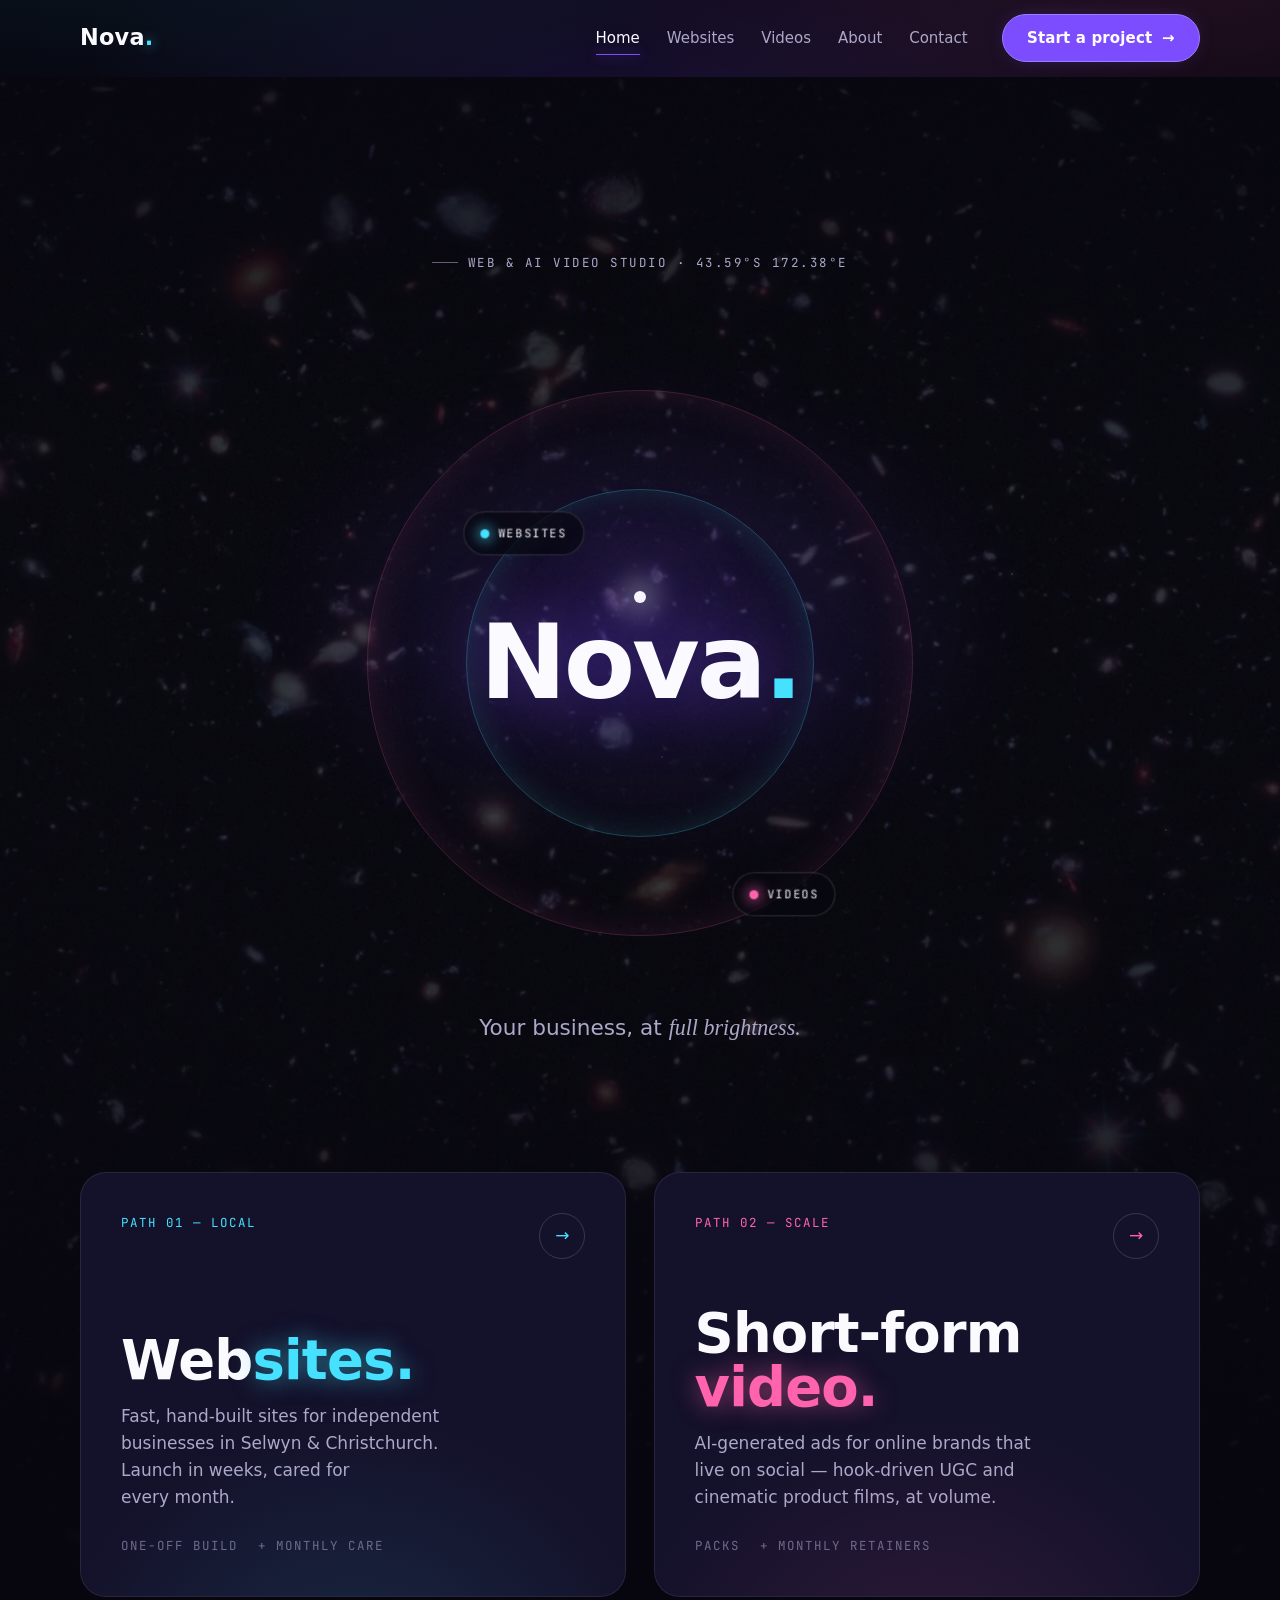
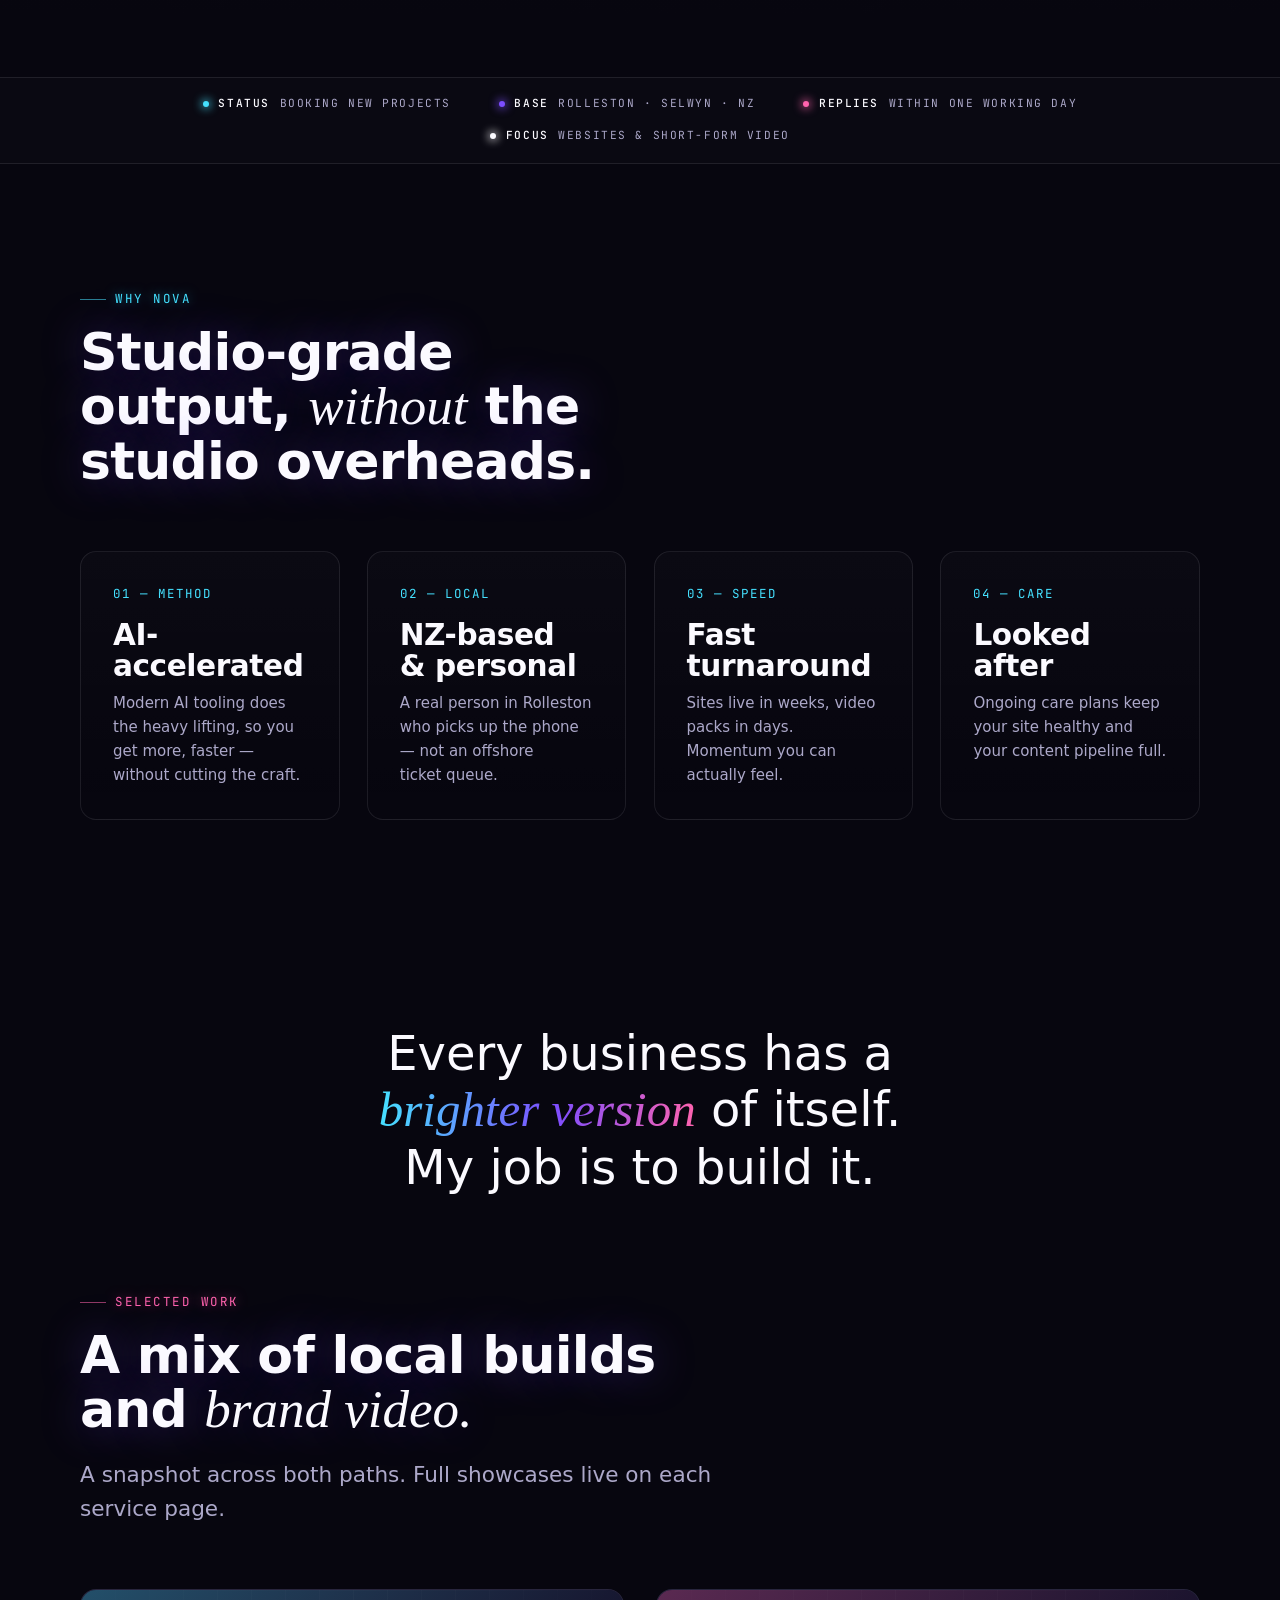
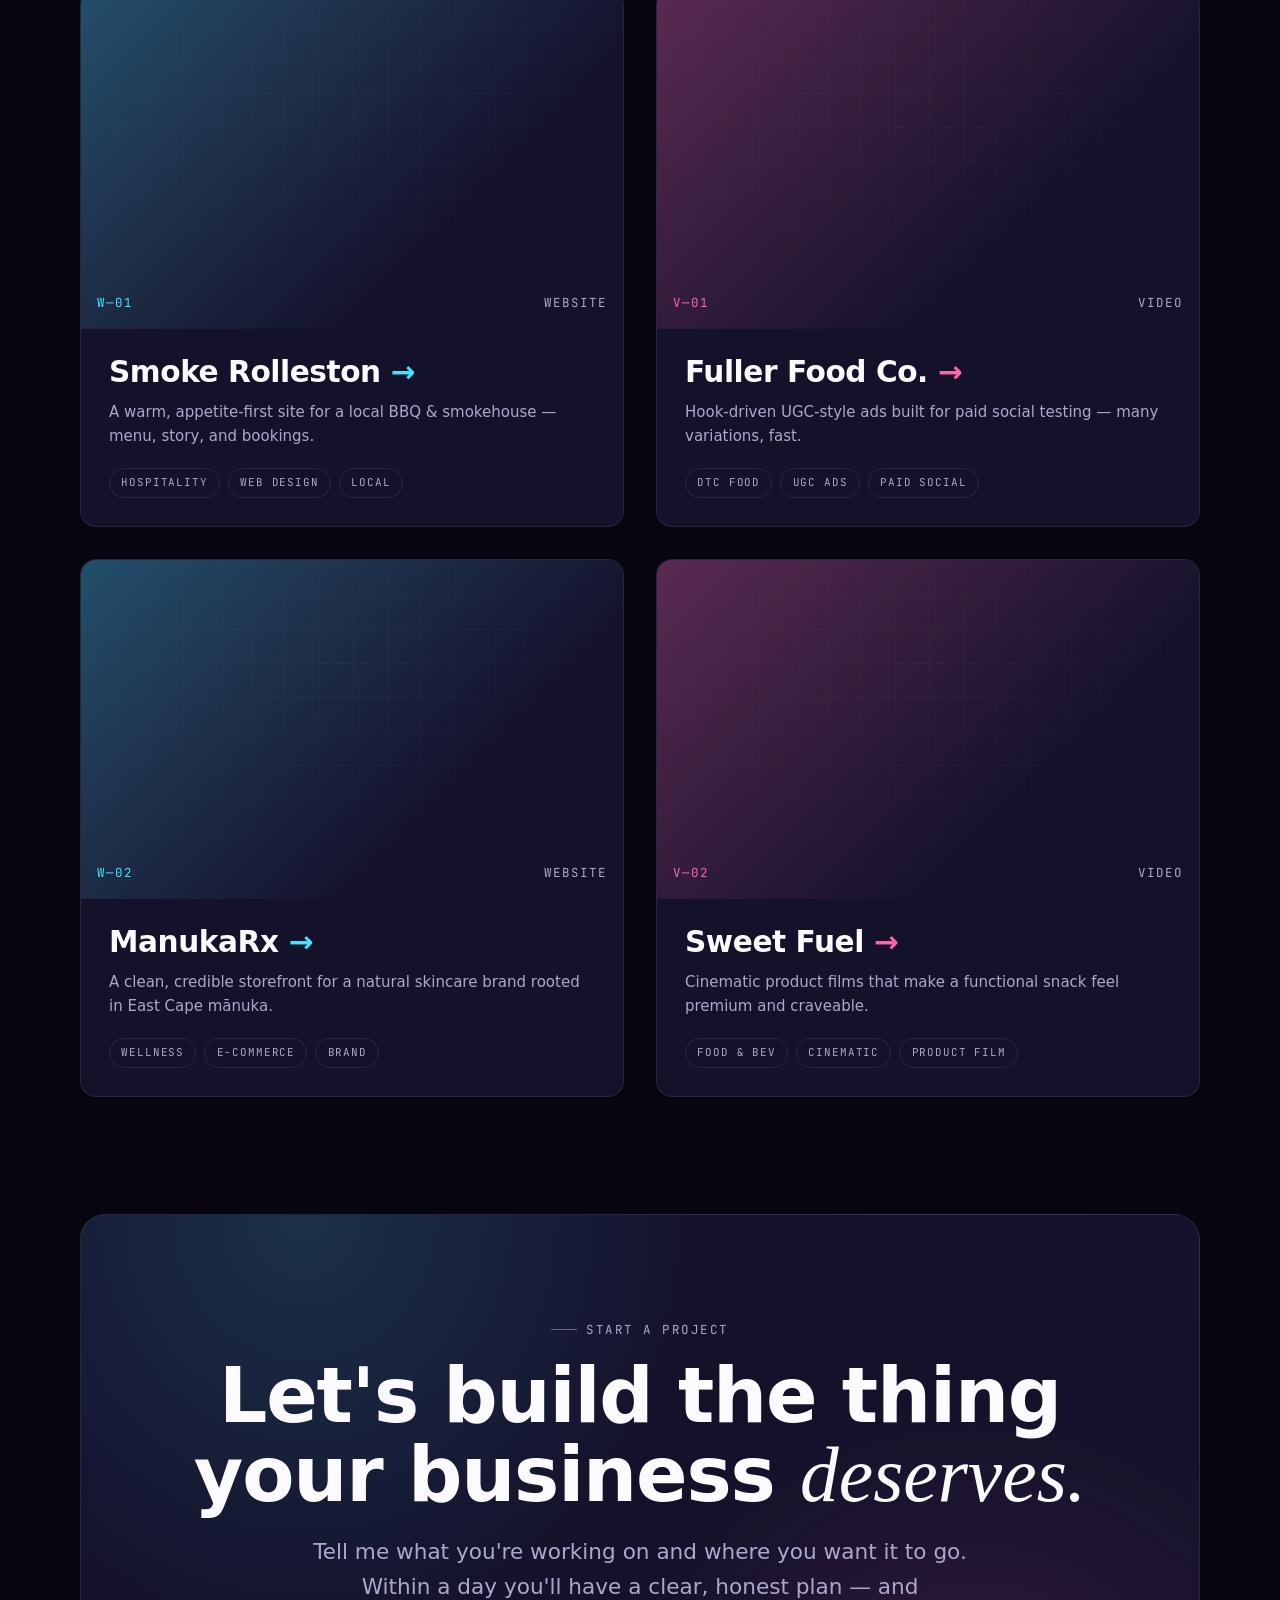
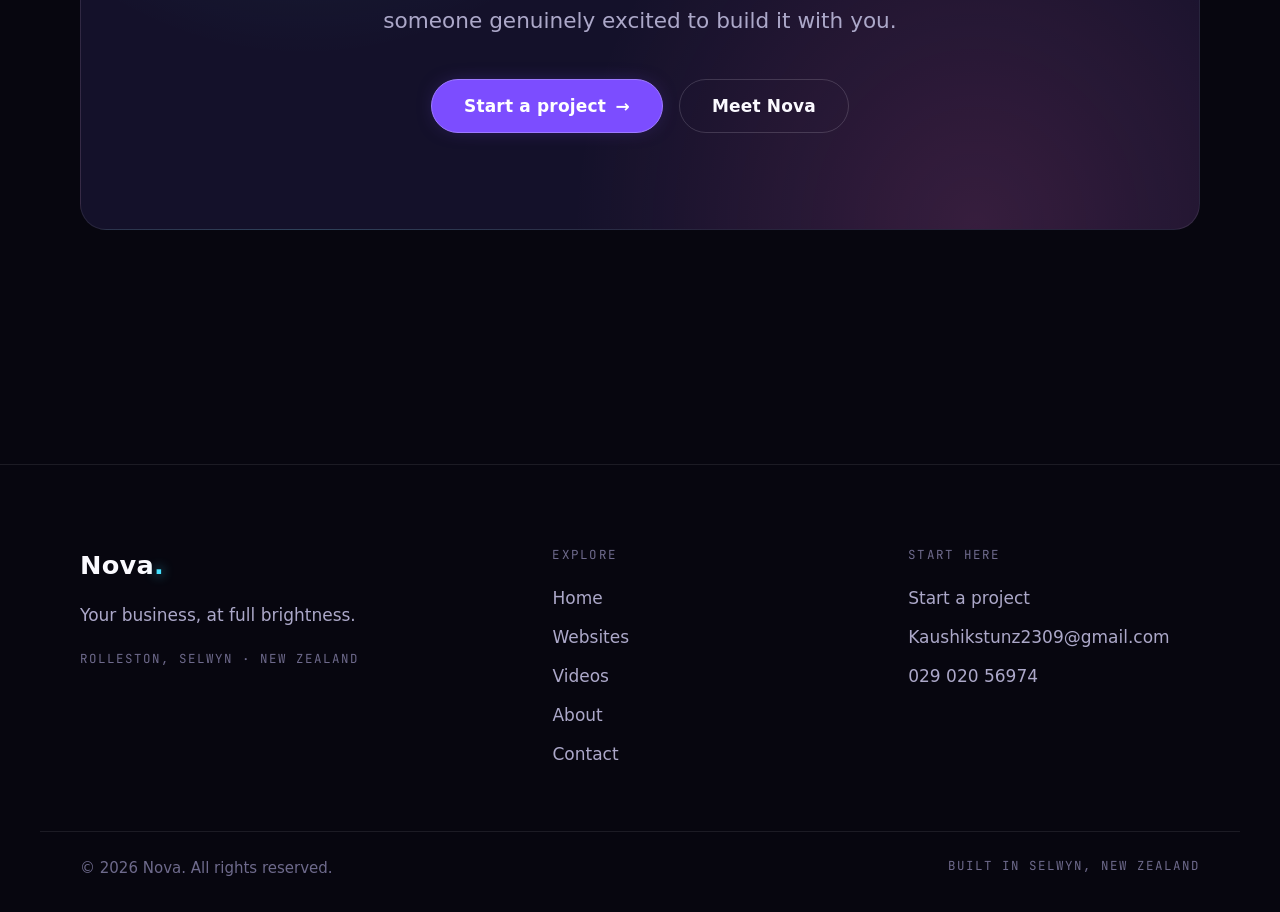
==== commit 106b1f01: "Real contact details, Hubble deep-field hero backdrop, neon accent system - Contact: Kaushik's real " ====
--- a/index.html
+++ b/index.html
@@ -54,6 +54,27 @@
 
     <!-- ============================= HERO + THE SPLIT ============================= -->
     <section class="hero" aria-labelledby="hero-title">
+      <!-- Real-space backdrop: Hubble eXtreme Deep Field (XDF).
+           Image credit: NASA / ESA / G. Illingworth, D. Magee & P. Oesch (UCSC),
+           R. Bouwens (Leiden) & the HUDF09 Team. Public domain via images.nasa.gov
+           (NASA ID: GSFC_20171208_Archive_e001651). Local copies in assets/space/. -->
+      <div class="space" aria-hidden="true">
+        <picture class="space__photo">
+          <source srcset="assets/space/xdf.webp" type="image/webp" />
+          <img src="assets/space/xdf.jpg" alt="" fetchpriority="high" decoding="async" />
+        </picture>
+        <div class="space__stars space__stars--far"></div>
+        <div class="space__stars space__stars--near"></div>
+        <div class="space__twinkle">
+          <span style="top:16%;left:11%"></span>
+          <span style="top:31%;left:79%"></span>
+          <span style="top:63%;left:21%"></span>
+          <span style="top:11%;left:56%"></span>
+          <span style="top:73%;left:69%"></span>
+          <span style="top:47%;left:91%"></span>
+        </div>
+        <div class="space__scrim"></div>
+      </div>
       <div class="hero__glow" aria-hidden="true"></div>
       <div class="container hero__inner">
         <p class="eyebrow hero__eyebrow">Web &amp; AI video studio · 43.59°S 172.38°E</p>
@@ -275,8 +296,8 @@
         <p class="footer__col-title">Start here</p>
         <ul class="footer__list">
           <li><a href="contact.html">Start a project</a></li>
-          <li><a href="mailto:hello@nova.nz">hello@nova.nz</a></li>
-          <li><a href="tel:+6421000000">+64 21 000 000</a></li>
+          <li><a href="mailto:Kaushikstunz2309@gmail.com">Kaushikstunz2309@gmail.com</a></li>
+          <li><a href="tel:+642902056974">029 020 56974</a> <!-- verify number before deploy --></li>
         </ul>
       </div>
     </div>
--- a/css/style.css
+++ b/css/style.css
@@ -20,17 +20,24 @@
   --void:        #07060F;  /* base — blacker deep space, violet undertone */
   --nebula:      #14112A;  /* elevated surfaces: cards, the fork          */
   --nebula-2:    #1D1940;  /* hover / raised surface                      */
-  --ion:         #3DDCFF;  /* WEBSITES accent — cool plasma cyan          */
-  --flare:       #FF5FA2;  /* VIDEOS accent   — warm plasma magenta       */
-  --bridge:      #8A5BFF;  /* violet where the two accents meet ("the gap") */
+  /* Neon set — three max. ion = primary (most interactive elements),
+     flare = secondary (contrast moments), bridge = tertiary (rare, CTAs). */
+  --ion:         #45E1FF;  /* WEBSITES accent — electric plasma cyan (neon primary)  */
+  --flare:       #FF63AE;  /* VIDEOS accent   — electric magenta (neon secondary)    */
+  --bridge:      #7C4DFF;  /* violet where the accents meet (neon tertiary — rare)   */
   --starlight:   #FBFAFF;  /* primary text — star-white                   */
   --haze:        #ACA8C9;  /* secondary text                             */
   --haze-dim:    #6E6A8C;  /* muted / captions                           */
 
   /* Derived accent tints (kept here so the palette stays editable) */
-  --ion-soft:    rgba(61, 220, 255, 0.15);
-  --flare-soft:  rgba(255, 95, 162, 0.15);
-  --bridge-soft: rgba(138, 91, 255, 0.18);
+  --ion-soft:    rgba(69, 225, 255, 0.15);
+  --flare-soft:  rgba(255, 99, 174, 0.15);
+  --bridge-soft: rgba(124, 77, 255, 0.18);
+
+  /* Neon glows — tight halos, never blurs that eat letterforms */
+  --glow-ion:    0 0 10px rgba(69, 225, 255, 0.45), 0 0 30px -8px rgba(69, 225, 255, 0.6);
+  --glow-flare:  0 0 10px rgba(255, 99, 174, 0.45), 0 0 30px -8px rgba(255, 99, 174, 0.6);
+  --glow-bridge: 0 0 10px rgba(124, 77, 255, 0.5),  0 0 32px -8px rgba(124, 77, 255, 0.65);
   --line:        rgba(244, 243, 251, 0.09);   /* hairline dividers        */
   --line-strong: rgba(244, 243, 251, 0.16);
 
@@ -146,6 +153,7 @@
   outline: 2px solid var(--ion);
   outline-offset: 3px;
   border-radius: 4px;
+  box-shadow: var(--glow-ion);
 }
 
 /* Skip link */
@@ -222,8 +230,8 @@
   background: currentColor;
   opacity: 0.55;
 }
-.eyebrow--ion   { color: var(--ion); }
-.eyebrow--flare { color: var(--flare); }
+.eyebrow--ion   { color: var(--ion);   text-shadow: 0 0 12px color-mix(in srgb, currentColor 50%, transparent); }
+.eyebrow--flare { color: var(--flare); text-shadow: 0 0 12px color-mix(in srgb, currentColor 50%, transparent); }
 
 .lead {
   font-size: var(--fs-lead);
@@ -242,7 +250,7 @@
   border-bottom: 1px solid var(--line-strong);
   transition: border-color var(--dur) var(--ease), color var(--dur) var(--ease);
 }
-.link:hover { color: var(--ion); border-color: var(--ion); }
+.link:hover { color: var(--ion); border-color: var(--ion); text-shadow: 0 0 14px rgba(69, 225, 255, 0.45); }
 
 
 /* =============================================================================
@@ -264,7 +272,7 @@
 /* Section header block */
 .section-head { max-width: 62ch; margin-bottom: clamp(2.5rem, 1.5rem + 3vw, 4rem); }
 .section-head--center { margin-inline: auto; text-align: center; }
-.section-head__title { font-size: var(--fs-h2); margin-top: 1rem; }
+.section-head__title { font-size: var(--fs-h2); margin-top: 1rem; text-shadow: 0 0 44px rgba(124, 77, 255, 0.35); }
 .section-head__intro { margin-top: 1.25rem; font-size: var(--fs-lead); color: var(--haze); }
 
 /* Hairline divider */
@@ -306,27 +314,29 @@
 .btn--primary {
   --btn-bg: var(--bridge);
   --btn-fg: #fff;
-  --btn-bd: transparent;
-  box-shadow: 0 0 0 rgba(138,91,255,0);
-}
-.btn--primary:hover { box-shadow: 0 12px 40px -12px rgba(138,91,255,0.7); }
+  --btn-bd: color-mix(in srgb, var(--bridge), white 25%);
+  box-shadow: 0 0 22px -10px rgba(124, 77, 255, 0.6);
+}
+.btn--primary:hover { box-shadow: 0 12px 40px -12px rgba(124,77,255,0.7), var(--glow-bridge); }
 
 .btn--ion {
   --btn-bg: var(--ion);
   --btn-fg: #041016;
-  --btn-bd: transparent;
-}
-.btn--ion:hover { box-shadow: 0 12px 40px -12px rgba(61,220,255,0.6); }
+  --btn-bd: color-mix(in srgb, var(--ion), white 25%);
+  box-shadow: 0 0 22px -10px rgba(69, 225, 255, 0.55);
+}
+.btn--ion:hover { box-shadow: 0 12px 40px -12px rgba(69,225,255,0.6), var(--glow-ion); }
 
 .btn--flare {
   --btn-bg: var(--flare);
   --btn-fg: #1a0512;
-  --btn-bd: transparent;
-}
-.btn--flare:hover { box-shadow: 0 12px 40px -12px rgba(255,95,162,0.6); }
+  --btn-bd: color-mix(in srgb, var(--flare), white 25%);
+  box-shadow: 0 0 22px -10px rgba(255, 99, 174, 0.55);
+}
+.btn--flare:hover { box-shadow: 0 12px 40px -12px rgba(255,99,174,0.6), var(--glow-flare); }
 
 .btn--ghost { --btn-bg: transparent; --btn-fg: var(--starlight); --btn-bd: var(--line-strong); }
-.btn--ghost:hover { --btn-bd: var(--starlight); }
+.btn--ghost:hover { --btn-bd: var(--ion); box-shadow: 0 0 26px -10px rgba(69, 225, 255, 0.6); }
 
 .btn--lg { padding: 1.1rem 2rem; font-size: var(--fs-body); }
 
@@ -377,7 +387,7 @@
 
 /* Wordmark */
 .brand { font-family: var(--font-display); font-weight: 600; font-size: 1.4rem; color: var(--starlight); letter-spacing: 0.01em; }
-.brand__dot { color: var(--ion); transition: color var(--dur) var(--ease); }
+.brand__dot { color: var(--ion); transition: color var(--dur) var(--ease); text-shadow: 0 0 12px currentColor; }
 .brand:hover .brand__dot { color: var(--flare); }
 
 .nav { display: flex; align-items: center; }
@@ -404,9 +414,9 @@
   transition: transform var(--dur) var(--ease);
 }
 .nav__link:hover { color: var(--starlight); }
-.nav__link:hover::after { transform: scaleX(1); }
+.nav__link:hover::after { transform: scaleX(1); box-shadow: 0 0 12px rgba(69, 225, 255, 0.8); }
 .nav__link[aria-current="page"] { color: var(--starlight); }
-.nav__link[aria-current="page"]::after { transform: scaleX(1); background: var(--bridge); }
+.nav__link[aria-current="page"]::after { transform: scaleX(1); background: var(--bridge); box-shadow: 0 0 12px rgba(124, 77, 255, 0.9); }
 
 .nav__cta { margin-left: 0.5rem; }
 
@@ -535,13 +545,13 @@
 }
 .orrery__ring--web {
   width: var(--ring-web); height: var(--ring-web);
-  border-color: rgba(61, 220, 255, 0.28);
-  box-shadow: inset 0 0 44px -18px rgba(61, 220, 255, 0.35);
+  border-color: rgba(69, 225, 255, 0.28);
+  box-shadow: inset 0 0 44px -18px rgba(69, 225, 255, 0.35);
 }
 .orrery__ring--vid {
   width: var(--ring-vid); height: var(--ring-vid);
-  border-color: rgba(255, 95, 162, 0.22);
-  box-shadow: inset 0 0 60px -26px rgba(255, 95, 162, 0.3);
+  border-color: rgba(255, 99, 174, 0.22);
+  box-shadow: inset 0 0 60px -26px rgba(255, 99, 174, 0.3);
 }
 
 /* Each orbit is a spinning wrapper; the body counter-rotates to stay upright */
@@ -582,17 +592,17 @@
 .orrery__orbit--web .orrery__body:hover,
 .orrery__orbit--web .orrery__body:focus-visible {
   border-color: var(--ion);
-  box-shadow: 0 0 32px -6px rgba(61, 220, 255, 0.6);
+  box-shadow: 0 0 32px -6px rgba(69, 225, 255, 0.6);
 }
 .orrery__orbit--vid .orrery__body:hover,
 .orrery__orbit--vid .orrery__body:focus-visible {
   border-color: var(--flare);
-  box-shadow: 0 0 32px -6px rgba(255, 95, 162, 0.6);
+  box-shadow: 0 0 32px -6px rgba(255, 99, 174, 0.6);
 }
 
 .orrery__planet { width: 9px; height: 9px; border-radius: 50%; flex: none; }
-.orrery__planet--web { background: var(--ion);   box-shadow: 0 0 14px 2px rgba(61, 220, 255, 0.8); }
-.orrery__planet--vid { background: var(--flare); box-shadow: 0 0 14px 2px rgba(255, 95, 162, 0.8); }
+.orrery__planet--web { background: var(--ion);   box-shadow: 0 0 14px 2px rgba(69, 225, 255, 0.8); }
+.orrery__planet--vid { background: var(--flare); box-shadow: 0 0 14px 2px rgba(255, 99, 174, 0.8); }
 
 /* The star at the centre */
 .orrery__core { position: relative; z-index: 2; display: grid; place-items: center; text-align: center; }
@@ -609,7 +619,7 @@
   font-size: clamp(3.4rem, 2rem + 8vw, 6.5rem);
   letter-spacing: -0.03em;
   line-height: 0.9;
-  text-shadow: 0 0 70px rgba(138, 91, 255, 0.5);
+  text-shadow: 0 0 70px rgba(124, 77, 255, 0.5);
 }
 .hero__dot { color: var(--ion); }
 
@@ -671,6 +681,77 @@
   html.js .orrery__orbit { opacity: 1; }
   /* Orbits hold their start angles as a static composition */
   .orrery__orbit, .orrery__body { animation: none; }
+}
+
+
+/* ---- REAL-SPACE BACKDROP (Home hero only) ----
+   Layer order (bottom → top): astrophotography photo → far stars → near stars
+   → twinkles → scrim. All sit at z-index -1; the hero content renders above.
+   Motion is transform/opacity only and subliminal-slow on purpose. ---- */
+.space { position: absolute; inset: 0; z-index: -1; overflow: hidden; }
+
+.space__photo img {
+  position: absolute; inset: 0;
+  width: 100%; height: 100%;
+  object-fit: cover;
+  object-position: center;
+}
+
+/* Two sparse procedural star layers for parallax depth.
+   Deliberately few dots per tile — sparse sells real; dense sells fake. */
+.space__stars {
+  position: absolute;
+  inset: -12%;
+  background-repeat: repeat;
+}
+.space__stars--far {
+  background-image:
+    radial-gradient(1px 1px at 41px 63px,  rgba(251, 250, 255, 0.7), transparent),
+    radial-gradient(1px 1px at 187px 244px, rgba(251, 250, 255, 0.5), transparent),
+    radial-gradient(1px 1px at 312px 118px, rgba(251, 250, 255, 0.6), transparent),
+    radial-gradient(1px 1px at 428px 391px, rgba(251, 250, 255, 0.45), transparent);
+  background-size: 480px 480px;
+  opacity: 0.7;
+  animation: space-drift-far 360s linear infinite alternate;
+}
+.space__stars--near {
+  background-image:
+    radial-gradient(1.5px 1.5px at 96px 152px,  rgba(251, 250, 255, 0.85), transparent),
+    radial-gradient(1px 1px at 411px 517px,  rgba(200, 231, 255, 0.6), transparent),
+    radial-gradient(1.5px 1.5px at 598px 289px, rgba(251, 250, 255, 0.75), transparent);
+  background-size: 720px 720px;
+  animation: space-drift-near 220s linear infinite alternate;
+}
+@keyframes space-drift-far  { from { transform: translate3d(0, 0, 0); } to { transform: translate3d(-1.4%, 0.8%, 0); } }
+@keyframes space-drift-near { from { transform: translate3d(0, 0, 0); } to { transform: translate3d(2.2%, -1.1%, 0); } }
+
+/* A handful of individually twinkling stars — gentle opacity only */
+.space__twinkle span {
+  position: absolute;
+  width: 2px; height: 2px;
+  border-radius: 50%;
+  background: var(--starlight);
+  box-shadow: 0 0 6px 1px rgba(251, 250, 255, 0.8);
+  animation: star-twinkle 6s ease-in-out infinite;
+}
+.space__twinkle span:nth-child(2) { animation-delay: 1.4s; animation-duration: 7.5s; }
+.space__twinkle span:nth-child(3) { animation-delay: 3.1s; animation-duration: 5.2s; }
+.space__twinkle span:nth-child(4) { animation-delay: 0.8s; animation-duration: 8.3s; }
+.space__twinkle span:nth-child(5) { animation-delay: 4.6s; animation-duration: 6.7s; }
+.space__twinkle span:nth-child(6) { animation-delay: 2.3s; animation-duration: 7.1s; }
+@keyframes star-twinkle { 0%, 100% { opacity: 0.25; } 50% { opacity: 1; } }
+
+/* Scrim: contrast for the hero content, fading to solid void at the bottom
+   so the section hands off seamlessly to the page below */
+.space__scrim {
+  position: absolute; inset: 0;
+  background:
+    radial-gradient(120% 90% at 50% 40%, rgba(7, 6, 15, 0.62) 0%, rgba(7, 6, 15, 0.72) 55%, rgba(7, 6, 15, 0.9) 100%),
+    linear-gradient(180deg, rgba(7, 6, 15, 0.72) 0%, rgba(7, 6, 15, 0.4) 28%, rgba(7, 6, 15, 0.55) 62%, var(--void) 96%);
+}
+
+@media (prefers-reduced-motion: reduce) {
+  .space__stars, .space__twinkle span { animation: none; }
 }
 
 
@@ -732,7 +813,7 @@
   color: var(--void);
 }
 .panel__title { font-size: clamp(2rem, 1.4rem + 3vw, 3.4rem); color: var(--starlight); line-height: 1; }
-.panel__title span { color: var(--accent); }
+.panel__title span { color: var(--accent); text-shadow: 0 0 24px color-mix(in srgb, var(--accent) 55%, transparent); }
 .panel__desc { margin-top: 0.9rem; max-width: 32ch; color: var(--haze); }
 .panel__meta { display: flex; flex-wrap: wrap; gap: 0.5rem 1.25rem; margin-top: 1.5rem; }
 
@@ -761,7 +842,11 @@
   background: linear-gradient(180deg, rgba(255,255,255,0.02), transparent);
   transition: border-color var(--dur) var(--ease), transform var(--dur) var(--ease);
 }
-.proof:hover { border-color: var(--line-strong); transform: translateY(-4px); }
+.proof:hover {
+  border-color: color-mix(in srgb, var(--ion) 35%, transparent);
+  transform: translateY(-4px);
+  box-shadow: 0 0 30px -14px var(--ion);
+}
 .proof__label { color: var(--ion); margin-bottom: 1rem; display: block; }
 .proof__title { font-size: var(--fs-h3); margin-bottom: 0.6rem; }
 .proof__text { font-size: var(--fs-small); }
@@ -776,7 +861,11 @@
 .work-grid--three { grid-template-columns: repeat(3, 1fr); }
 
 .work-card { border-radius: var(--radius); overflow: hidden; border: 1px solid var(--line); background: var(--nebula); transition: transform var(--dur) var(--ease), border-color var(--dur) var(--ease); }
-.work-card:hover { transform: translateY(-6px); border-color: var(--line-strong); }
+.work-card:hover {
+  transform: translateY(-6px);
+  border-color: color-mix(in srgb, var(--accent, var(--bridge)) 45%, transparent);
+  box-shadow: 0 0 36px -14px var(--accent, var(--bridge));
+}
 .work-card__link { display: block; height: 100%; }
 
 /* Placeholder thumbnail — swap by adding a background-image (see README) */
@@ -857,7 +946,11 @@
   height: 100%;
   transition: border-color var(--dur) var(--ease), transform var(--dur) var(--ease);
 }
-.plan:hover { transform: translateY(-4px); }
+.plan:hover {
+  transform: translateY(-4px);
+  border-color: color-mix(in srgb, var(--accent) 45%, transparent);
+  box-shadow: 0 0 36px -14px var(--accent);
+}
 .plan--flare { --accent: var(--flare); }
 .plan--featured { border-color: color-mix(in srgb, var(--accent) 45%, transparent); background: linear-gradient(180deg, color-mix(in srgb, var(--accent) 8%, var(--nebula)), var(--nebula)); }
 .plan__eyebrow { color: var(--accent); margin-bottom: 1rem; }
@@ -869,7 +962,7 @@
 .plan__desc { margin: 1rem 0 1.5rem; font-size: var(--fs-small); }
 .plan__features { display: grid; gap: 0.85rem; margin-bottom: 2rem; }
 .plan__features li { display: flex; gap: 0.75rem; align-items: flex-start; font-size: var(--fs-small); color: var(--haze); }
-.plan__features li::before { content: ""; flex: none; margin-top: 0.55em; width: 6px; height: 6px; border-radius: 50%; background: var(--accent); }
+.plan__features li::before { content: ""; flex: none; margin-top: 0.55em; width: 6px; height: 6px; border-radius: 50%; background: var(--accent); box-shadow: 0 0 8px var(--accent); }
 .plan__cta { margin-top: auto; justify-content: center; }
 .plan__note { margin-top: 1rem; text-align: center; font-size: 0.82rem; color: var(--haze-dim); }
 @media (max-width: 820px) { .plans, .plans--three { grid-template-columns: 1fr; } }
@@ -944,7 +1037,11 @@
   background: var(--nebula);
   transition: border-color var(--dur) var(--ease), transform var(--dur) var(--ease);
 }
-.card:hover { transform: translateY(-4px); border-color: var(--line-strong); }
+.card:hover {
+  transform: translateY(-4px);
+  border-color: color-mix(in srgb, var(--ion) 35%, transparent);
+  box-shadow: 0 0 30px -14px var(--ion);
+}
 .card__index { color: var(--flare); margin-bottom: 1.25rem; display: block; }
 .card__title { font-size: var(--fs-h3); margin-bottom: 0.7rem; }
 .card__text { font-size: var(--fs-small); }
@@ -1040,7 +1137,11 @@
   background: var(--nebula);
   transition: border-color var(--dur) var(--ease), transform var(--dur) var(--ease);
 }
-.contact-method:hover { transform: translateY(-3px); border-color: var(--line-strong); }
+.contact-method:hover {
+  transform: translateY(-3px);
+  border-color: color-mix(in srgb, var(--ion) 40%, transparent);
+  box-shadow: 0 0 28px -14px var(--ion);
+}
 .contact-method__icon { flex: none; width: 44px; height: 44px; display: grid; place-items: center; border-radius: 50%; border: 1px solid var(--line-strong); color: var(--ion); }
 .contact-method:nth-child(2) .contact-method__icon { color: var(--flare); }
 .contact-method:nth-child(3) .contact-method__icon { color: var(--bridge); }
@@ -1147,7 +1248,7 @@
   border: 1px solid var(--line-strong);
   border-radius: var(--radius);
   background: var(--nebula);
-  box-shadow: 0 40px 80px -40px rgba(0, 0, 0, 0.8), 0 0 60px -30px rgba(61, 220, 255, 0.25);
+  box-shadow: 0 40px 80px -40px rgba(0, 0, 0, 0.8), 0 0 60px -30px rgba(69, 225, 255, 0.25);
   overflow: hidden;
   animation: float-y 7s ease-in-out infinite alternate;
 }
